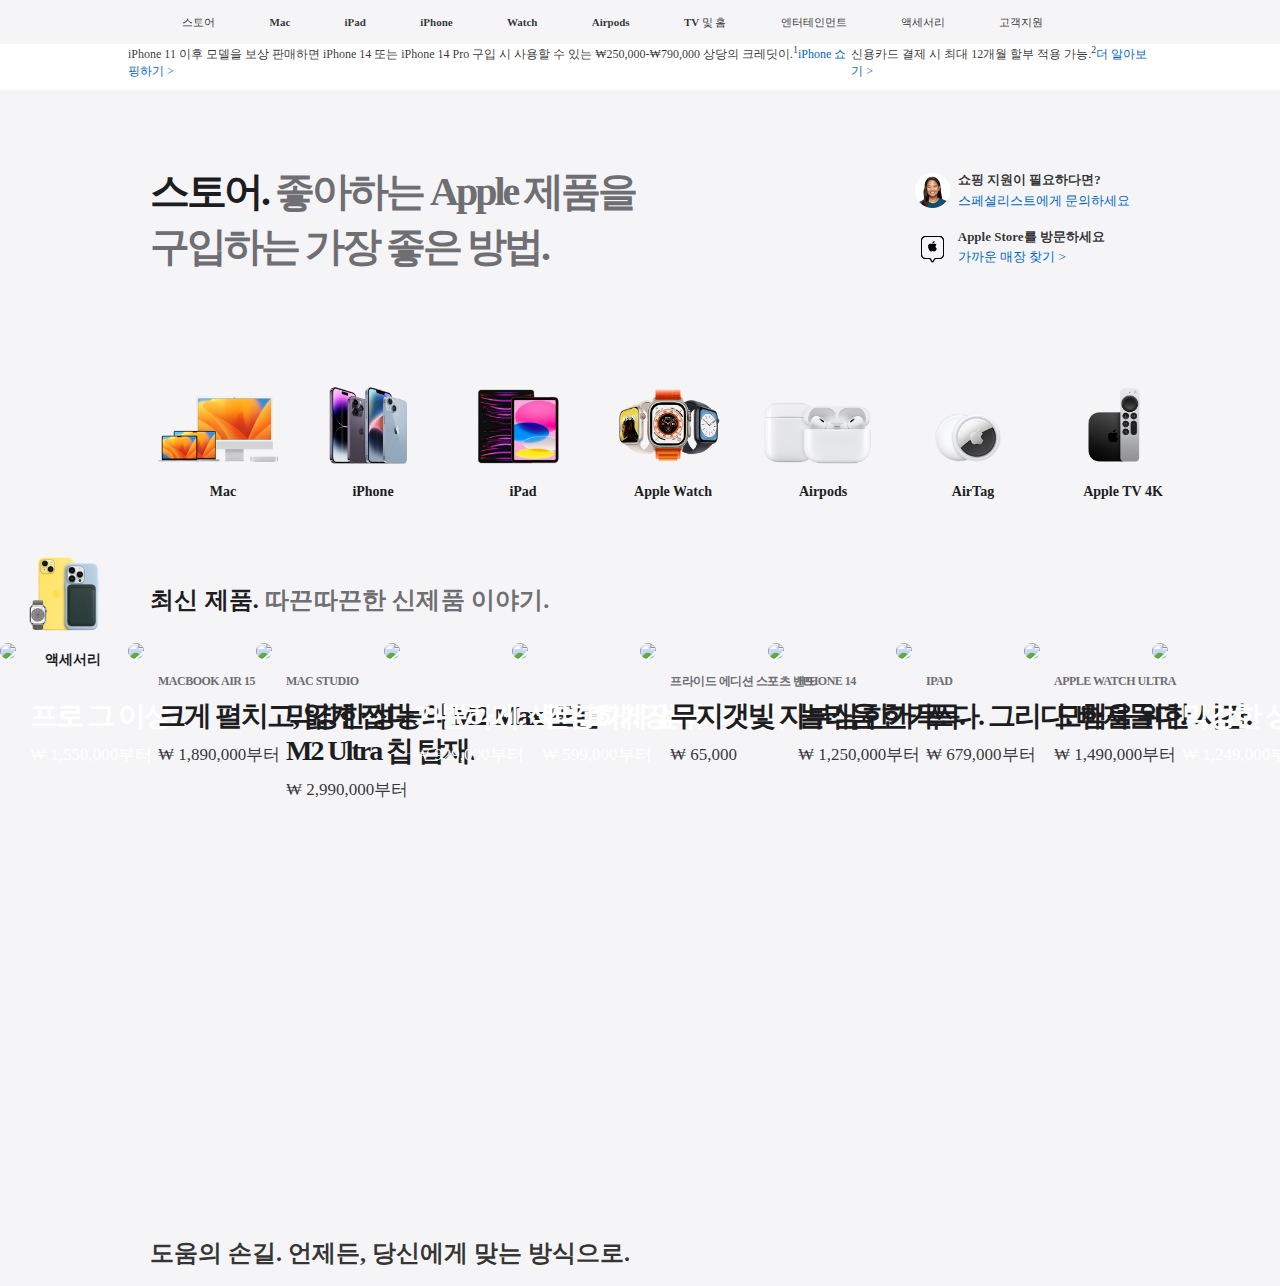
==== index.html @ 50fc0095 "section1 fin." ====
<!DOCTYPE html>
<html lang="ko">
    <head>
        <meta charset="UTF-8" />
        <meta name="viewport" content="width=device-width, initial-scale=1.0" />
        <link rel="stylesheet" href="index.css" />
        <link rel="shortcut icon" type="image/x-icon" src="./images/favicon.jpg" />
        <script src="https://kit.fontawesome.com/91b7c18548.js" crossorigin="anonymous"></script>
        <title>Apple Store 온라인 - Apple(KR)</title>
    </head>
    <body>
        <nav class="nav_container">
            <div class="nav_box">
                <div class="nav_logo icon">
                    <a href="https://www.apple.com/kr/"><i class="fa-brands fa-apple"></i></a>
                </div>
                <div class="nav_store">
                    <a href="https://www.apple.com/kr/store">스토어</a>
                </div>
                <div class="nav_mac">
                    <a href="https://www.apple.com/kr/mac/">Mac</a>
                </div>
                <div class="nav_ipad">
                    <a href="https://www.apple.com/kr/ipad/">iPad</a>
                </div>
                <div class="nav_iphone">
                    <a href="https://www.apple.com/kr/iphone/">iPhone</a>
                </div>
                <div class="nav_watch">
                    <a href="https://www.apple.com/kr/watch/">Watch</a>
                </div>
                <div class="nav_airpods">
                    <a href="https://www.apple.com/kr/airpods/">Airpods</a>
                </div>
                <div class="nav_tv">
                    <a href="https://www.apple.com/kr/tv-home/">TV 및 홈</a>
                </div>
                <div class="nav_entertain">
                    <a href="https://www.apple.com/kr/services/">엔터테인먼트</a>
                </div>
                <div class="nav_accessory">
                    <a href="https://www.apple.com/kr/shop/accessories/all">액세서리</a>
                </div>
                <div class="nav_cs">
                    <a href="https://support.apple.com/ko-kr">고객지원</a>
                </div>
                <div class="nav_search icon">
                    <a href="https://support.apple.com/kb/index?page=search&locale=ko_KR"
                        ><i class="fa-solid fa-magnifying-glass"></i
                    ></a>
                </div>
                <div class="nav_shoppingbag icon">
                    <a href="https://www.apple.com/kr/shop/bag"><i class="fa-solid fa-bag-shopping"></i></a>
                </div>
            </div>
        </nav>

        <div class="banner_container">
            <div class="banner_box">
                <button class="banner_btn_prev"><i class="fa-solid fa-angle-left"></i></button>
                <div class="banner_1">
                    iPhone 11 이후 모델을 보상 판매하면 iPhone 14 또는 iPhone 14 Pro 구입 시 사용할 수 있는
                    ₩250,000-₩790,000 상당의 크레딧이.<sup>1</sup
                    ><a href="https://www.apple.com/kr/shop/buy-iphone" class="banner_moreinfo">iPhone 쇼핑하기 ></a>
                </div>
                <div class="banner_2">
                    신용카드 결제 시 최대 12개월 할부 적용 가능.<sup>2</sup
                    ><a href="/kr/shop/browse/financing" class="banner_moreinfo">더 알아보기 ></a>
                </div>
                <button class="banner_btn_next"><i class="fa-solid fa-angle-right"></i></button>
            </div>
        </div>

        <header class="header_container">
            <div class="header_box">
                <div class="header_tit">
                    <span>스토어.</span>
                    좋아하는 Apple 제품을<br />구입하는 가장 좋은 방법.
                </div>
                <div class="header_right_box">
                    <div class="header_right">
                        <div class="specialist">
                            <img src="./images/store-chat-specialist-icon-202305_AV1.jpg" width="35px" height="35px" />
                            <div>
                                쇼핑 지원이 필요하다면?<br />
                                <a href="https://contactretail.apple.com/Help">스페셜리스트에게 문의하세요</a>
                            </div>
                        </div>
                        <div class="find_store">
                            <svg
                                viewBox="0 0 35 35"
                                class="as-svgicon as-svgicon-applestore as-svgicon-base as-svgicon-applestorebase"
                                role="img"
                                aria-hidden="true"
                                width="35px"
                                height="35px"
                            >
                                <path fill="none" d="M0 0h35v35H0z"></path>
                                <path
                                    d="M17.5 32.217a1.136 1.136 0 01-1-.576l-1.812-2.525c-.053-.087-.1-.116-.156-.116H10.5A4.5 4.5 0 016 24.5V10.518a4.5 4.5 0 014.5-4.5h14a4.5 4.5 0 014.5 4.5V24.5a4.5 4.5 0 01-4.5 4.5h-4.036a.149.149 0 00-.129.074l-1.867 2.609a1.108 1.108 0 01-.968.534zM10.5 7A3.519 3.519 0 007 10.518V24.5a3.5 3.5 0 003.5 3.5h4.036a1.151 1.151 0 011 .576l1.808 2.524c.128.213.211.17.284.042l1.868-2.61a1.125 1.125 0 01.968-.532H24.5a3.5 3.5 0 003.5-3.5V10.518A3.519 3.519 0 0024.5 7z"
                                ></path>
                                <path
                                    d="M21.35 14.635a2.326 2.326 0 00-1.078 1.94 2.215 2.215 0 001.353 2.051 4.733 4.733 0 01-.693 1.444c-.429.617-.9 1.246-1.584 1.246s-.858-.408-1.661-.408c-.77 0-1.045.419-1.672.419s-1.078-.573-1.584-1.29a6.312 6.312 0 01-1.056-3.363 2.719 2.719 0 012.541-3.021c.682 0 1.232.441 1.65.441s1.023-.463 1.782-.463a2.348 2.348 0 012.002 1.004zm-3.729-1.114c-.055 0-.1-.011-.143-.011 0-.033-.011-.11-.011-.187a2.26 2.26 0 01.561-1.378 2.19 2.19 0 011.485-.772 1.074 1.074 0 01.011.2A2.329 2.329 0 0119 12.794a1.967 1.967 0 01-1.379.727z"
                                ></path>
                                <path fill="none" d="M0 0h35v35H0z"></path>
                                <path
                                    d="M17.5 32.217a1.136 1.136 0 01-1-.576l-1.812-2.525c-.053-.087-.1-.116-.156-.116H10.5A4.5 4.5 0 016 24.5V10.518a4.5 4.5 0 014.5-4.5h14a4.5 4.5 0 014.5 4.5V24.5a4.5 4.5 0 01-4.5 4.5h-4.036a.149.149 0 00-.129.074l-1.867 2.609a1.108 1.108 0 01-.968.534zM10.5 7A3.519 3.519 0 007 10.518V24.5a3.5 3.5 0 003.5 3.5h4.036a1.151 1.151 0 011 .576l1.808 2.524c.128.213.211.17.284.042l1.868-2.61a1.125 1.125 0 01.968-.532H24.5a3.5 3.5 0 003.5-3.5V10.518A3.519 3.519 0 0024.5 7z"
                                ></path>
                                <path
                                    d="M21.35 14.635a2.326 2.326 0 00-1.078 1.94 2.215 2.215 0 001.353 2.051 4.733 4.733 0 01-.693 1.444c-.429.617-.9 1.246-1.584 1.246s-.858-.408-1.661-.408c-.77 0-1.045.419-1.672.419s-1.078-.573-1.584-1.29a6.312 6.312 0 01-1.056-3.363 2.719 2.719 0 012.541-3.021c.682 0 1.232.441 1.65.441s1.023-.463 1.782-.463a2.348 2.348 0 012.002 1.004zm-3.729-1.114c-.055 0-.1-.011-.143-.011 0-.033-.011-.11-.011-.187a2.26 2.26 0 01.561-1.378 2.19 2.19 0 011.485-.772 1.074 1.074 0 01.011.2A2.329 2.329 0 0119 12.794a1.967 1.967 0 01-1.379.727z"
                                ></path>
                            </svg>
                            <div class="find_store_txt">
                                Apple Store를 방문하세요<br />
                                <a href="https://www.apple.com/kr/retail/">가까운 매장 찾기 ></a>
                            </div>
                        </div>
                    </div>
                </div>
            </div>

            <div class="header_product">
                <div class="listitem_box">
                    <div class="listitem"></div>
                    <div class="listitem">
                        <a href="https://www.apple.com/kr/shop/buy-mac">
                            <img src="./images/store-card-14-16-mac-nav-202301.png" />
                            <div class="listitem_txt">Mac</div>
                        </a>
                    </div>
                    <div class="listitem">
                        <a href="https://www.apple.com/kr/shop/buy-iphone">
                            <img src="./images/store-card-13-iphone-nav-202209.png" />
                            <div class="listitem_txt">iPhone</div>
                        </a>
                    </div>
                    <div class="listitem">
                        <a href="https://www.apple.com/kr/shop/buy-ipad">
                            <img src="./images/store-card-13-ipad-nav-202210.png" />
                            <div class="listitem_txt">iPad</div>
                        </a>
                    </div>
                    <div class="listitem">
                        <a href="https://www.apple.com/kr/shop/buy-watch">
                            <img src="./images/store-card-13-watch-nav-202303_GEO_KR.png" />
                            <div class="listitem_txt">Apple Watch</div>
                        </a>
                    </div>
                    <div class="listitem">
                        <a href="https://www.apple.com/kr/shop/buy-mac">
                            <img src="./images/store-card-13-airpods-nav-202209.png" />
                            <div class="listitem_txt">Airpods</div>
                        </a>
                    </div>
                    <div class="listitem">
                        <a href="https://www.apple.com/kr/shop/buy-airtag">
                            <img src="./images/store-card-13-airtags-nav-202108.png" />
                            <div class="listitem_txt">AirTag</div>
                        </a>
                    </div>
                    <div class="listitem">
                        <a href="https://www.apple.com/kr/shop/tv">
                            <img src="./images/store-card-13-appletv-nav-202210.png" />
                            <div class="listitem_txt">Apple TV 4K</div>
                        </a>
                    </div>
                    <div class="listitem">
                        <a href="https://www.apple.com/kr/shop/accessories/all">
                            <img src="./images/store-card-13-accessories-nav-202303.png" />
                            <div class="listitem_txt">액세서리</div>
                        </a>
                    </div>
                    <div class="listitem"></div>
                </div>
            </div>
        </header>

        <section class="sec1">
            <div class="sec_1_tit">
                <h2>최신 제품. <span>따끈따끈한 신제품 이야기.</span></h2>
            </div>
            <div class="sec1_container">
                <div class="sec1_card_blank"></div>
                <div class="sec1_card">
                    <a href="https://www.apple.com/kr/shop/buy-iphone/iphone-14-pro">
                        <img
                            src="https://store.storeimages.cdn-apple.com/8756/as-images.apple.com/is/store-card-40-iphone-14-pro-202303_GEO_KR?wid=800&hei=1000&fmt=p-jpg&qlt=95&.v=1677311461331"
                            class="card_img"
                        />
                        <div class="card_content">
                            <h3 class="card_tit WH">IPHONE 14 PRO</h3>
                            <div class="card_txt wh">프로 그 이상.</div>
                            <div class="card_price wh">&#8361; 1,550,000부터</div>
                        </div>
                    </a>
                </div>
                <div class="sec1_card">
                    <a href="https://www.apple.com/kr/shop/buy-mac/macbook-air">
                        <img
                            src="https://store.storeimages.cdn-apple.com/8756/as-images.apple.com/is/store-card-40-macbook-air-202306?wid=800&hei=1000&fmt=p-jpg&qlt=95&.v=1683844828182"
                            class="card_img"
                        />
                        <div class="card_content">
                            <h3 class="card_tit">MACBOOK AIR 15</h3>
                            <div class="card_txt">크게 펼치고, 얇게 접다.</div>
                            <div class="card_price">&#8361; 1,890,000부터</div>
                        </div>
                    </a>
                </div>
                <div class="sec1_card">
                    <a href="https://www.apple.com/kr/shop/buy-mac/mac-studio">
                        <img
                            src="https://store.storeimages.cdn-apple.com/8756/as-images.apple.com/is/store-card-40-mac-studio-202306?wid=800&hei=1000&fmt=p-jpg&qlt=95&.v=1683844828120"
                            class="card_img"
                        />
                        <div class="card_content">
                            <h3 class="card_tit">MAC STUDIO</h3>
                            <div class="card_txt">막강한 성능의 M2 Max 또는 M2 Ultra 칩 탑재.</div>
                            <div class="card_price">&#8361; 2,990,000부터</div>
                        </div>
                    </a>
                </div>
                <div class="sec1_card">
                    <a href="https://www.apple.com/kr/shop/buy-ipad/ipad-air">
                        <img
                            src="https://store.storeimages.cdn-apple.com/8756/as-images.apple.com/is/store-card-40-ipad-air-202203?wid=800&hei=1000&fmt=p-jpg&qlt=95&.v=1645636337374"
                            class="card_img"
                        />
                        <div class="card_content">
                            <h3 class="card_tit WH">IPAD AIR</h3>
                            <div class="card_txt wh">가뿐하게. 색다르게. 강력하게.</div>
                            <div class="card_price wh">&#8361; 929,000부터</div>
                        </div>
                    </a>
                </div>
                <div class="sec1_card">
                    <a href="https://www.apple.com/kr/shop/buy-watch/apple-watch">
                        <img
                            src="https://store.storeimages.cdn-apple.com/8756/as-images.apple.com/is/store-card-40-watch-s8-202303_GEO_KR?wid=800&hei=1000&fmt=p-jpg&qlt=95&.v=1677224522407"
                            class="card_img"
                        />
                        <div class="card_content">
                            <h3 class="card_tit WH">APPLE WATCH SERIES 8</h3>
                            <div class="card_txt wh">건강하게 앞서 나아가다.</div>
                            <div class="card_price wh">&#8361; 599,000부터</div>
                        </div>
                    </a>
                </div>
                <div class="sec1_card">
                    <a
                        href="https://www.apple.com/kr/shop/product/MRTL3FE/A/41mm-%ED%94%84%EB%9D%BC%EC%9D%B4%EB%93%9C-%EC%97%90%EB%94%94%EC%85%98-%EC%8A%A4%ED%8F%AC%EC%B8%A0-%EB%B0%B4%EB%93%9C-s-m"
                    >
                        <img
                            src="https://store.storeimages.cdn-apple.com/8756/as-images.apple.com/is/store-card-40-watch-se-pride-202305?wid=800&hei=1000&fmt=p-jpg&qlt=95&.v=1682613104261"
                            class="card_img"
                        />
                        <div class="card_content">
                            <h3 class="card_tit">프라이드 에디션 스포츠 밴드</h3>
                            <div class="card_txt">무지갯빛 자부심 한가득.</div>
                            <div class="card_price">&#8361; 65,000</div>
                        </div>
                    </a>
                </div>
                <div class="sec1_card">
                    <a href="https://www.apple.com/kr/shop/buy-iphone/iphone-14">
                        <img
                            src="https://store.storeimages.cdn-apple.com/8756/as-images.apple.com/is/store-card-40-iphone-14-202303_GEO_KR?wid=800&hei=1000&fmt=p-jpg&qlt=95&.v=1677558944092"
                            class="card_img"
                        />
                        <div class="card_content">
                            <h3 class="card_tit">IPHONE 14</h3>
                            <div class="card_txt">놀라움 한가득.</div>
                            <div class="card_price">&#8361; 1,250,000부터</div>
                        </div>
                    </a>
                </div>
                <div class="sec1_card">
                    <a href="https://www.apple.com/kr/shop/buy-ipad/ipad">
                        <img
                            src="https://store.storeimages.cdn-apple.com/8756/as-images.apple.com/is/store-card-40-ipad-202210?wid=800&hei=1000&fmt=p-jpg&qlt=95&.v=1667423432053"
                            class="card_img"
                        />
                        <div class="card_content">
                            <h3 class="card_tit">IPAD</h3>
                            <div class="card_txt">쓰다. 그리다. 빠져들다.</div>
                            <div class="card_price">&#8361; 679,000부터</div>
                        </div>
                    </a>
                </div>
                <div class="sec1_card">
                    <a href="https://www.apple.com/kr/shop/buy-watch/apple-watch-ultra">
                        <img
                            src="https://store.storeimages.cdn-apple.com/8756/as-images.apple.com/is/store-card-40-watch-ultra-202209_GEO_KR?wid=800&hei=1000&fmt=p-jpg&qlt=95&.v=1661382550094"
                            class="card_img"
                        />
                        <div class="card_content">
                            <h3 class="card_tit">APPLE WATCH ULTRA</h3>
                            <div class="card_txt">모험을 위한 시간.</div>
                            <div class="card_price">&#8361; 1,490,000부터</div>
                        </div>
                    </a>
                </div>
                <div class="sec1_card">
                    <a href="https://www.apple.com/kr/shop/buy-ipad/ipad-pro">
                        <img
                            src="https://store.storeimages.cdn-apple.com/8756/as-images.apple.com/is/store-card-40-ipad-pro-202210_GEO_KR?wid=800&hei=1000&fmt=p-jpg&qlt=95&.v=1667506332342"
                            class="card_img"
                        />
                        <div class="card_content">
                            <h3 class="card_tit WH">IPAD PRO</h3>
                            <div class="card_txt wh">막강한 성능의 M2 칩 탑재.</div>
                            <div class="card_price wh">&#8361; 1,249,000부터</div>
                        </div>
                    </a>
                </div>
            </div>
        </section>
        <section class="sec2">
            <div class="sec_2_tit">
                <h2>도움의 손길. <span>언제든, 당신에게 맞는 방식으로.</span></h2>
            </div>
        </section>
    </body>
</html>
---- index.css ----
* {
    padding: 0;
    margin: 0;
    box-sizing: border-box;
    list-style-type: none;
    text-decoration: none;
    color: rgba(0, 0, 0, 0.8);
}

body {
    background-color: #f5f5f7;
}

/*네비게이션*/
.nav_container {
    width: 100%;
    height: 44px;
}

.nav_box {
    position: relative;
    height: 100%;
    max-width: 1024px;
    display: flex;
    align-items: center;
    justify-content: space-between;
    margin: 0 auto;
    font-size: 11px;
    font-weight: 550;
}

/*배너*/
.banner_container {
    width: 100%;
    height: 46px;
}

.banner_box {
    width: 1024px;
    position: relative;
    display: flex;
    align-items: center;
    margin: 0 auto;
}

[class*='banner'] {
    font-size: 12px;
    background-color: #fff;
}

.banner_moreinfo {
    color: #06c;
}

[class*='banner_btn'] {
    border: none;
}

/*header1*/
.header_container {
    width: 100%;
}

.header_box {
    width: 980px;
    height: 258px;
    margin: 0 auto;
    display: flex;
    align-items: center;
}

.header_tit {
    position: relative;
    width: 640px;
    color: #6e6e73;
    font-size: 40px;
    font-weight: 600;
    letter-spacing: -3px;
}

.header_tit span {
    color: #1d1d1f;
}

/*header 오른쪽 2개*/
.header_right_box {
    width: 340px;
}

.header_right {
    position: relative;
    float: right;
}

.specialist {
    display: flex;
    align-items: center;
    margin-bottom: 16px;
    line-height: 1.57143;
    color: #1d1d1f;
    font-weight: 600;
    font-size: 13px;
}

.specialist img {
    margin-right: 8px;
}

.specialist a {
    color: #06c;
    font-weight: 500;
}

.find_store {
    display: flex;
    align-items: center;
    line-height: 1.57143;
    color: #1d1d1f;
    font-weight: 600;
    font-size: 13px;
}

.find_store_txt {
    margin-left: 8px;
}

.find_store_txt a {
    color: #06c;
    font-weight: 500;
}

/*header 제품 카테고리 이미지*/
.header_product {
    width: 100%;
    height: 174px;
    margin-bottom: 62px;
}

.listitem {
    width: 146px;
    height: 148px;
    padding: 18px 8px 16px;
    display: inline-block;
}

.listitem img {
    width: 120px;
    height: 78px;
}

.listitem_txt {
    margin-top: 16px;
    text-align: center;
    font-size: 14px;
    font-weight: 600;
    color: #1d1d1f;
}

/*섹션1 신제품 제목*/
.sec_1_tit {
    width: 980px;
    height: 49px;
    padding-bottom: 14px;
    margin: 0 auto;
    text-align: left;
}

.sec_1_tit h2 {
    color: #1d1d1f;
    letter-spacing: 0.007em;
}

.sec_1_tit span {
    color: #6e6e73;
}

/*섹션1 컨테이너*/
.sec1_container {
    height: 550px;
    padding: 10px 0 40px;
    margin: 0 0 54px;
    display: flex;
}

/*섹션1 카드 사이즈*/
.sec1_card {
    width: 400px;
    height: 500px;
    position: relative;
    margin-right: 20px;
}

/*섹션1 배경 이미지*/
.card_img {
    height: 100%;
    border-radius: 18px;
}

/*섹션1 카드 글 내용*/
.card_content {
    position: absolute;
    top: 0;
    padding: 30px;
    width: 400px;
    line-height: 1.58824;
    margin-bottom: 0.4em;
}

.card_tit {
    font-size: 12px;
    font-weight: 600;
    color: #6e6e73;
    width: 204px;
    padding-bottom: 8px;
    line-height: 1.41667;
    letter-spacing: -0.5px;
}

.card_txt {
    line-height: 1.25;
    font-size: 28px;
    font-weight: 600;
    letter-spacing: -2px;
    color: #1d1d1f;
}

.card_price {
    line-height: 1.35296;
    letter-spacing: 0;
    font-size: 17px;
    font-weight: 400;
    padding-top: 10px;
}

.WH {
    color: #f5f5f7;
}

.wh {
    color: #fff;
}

/*섹션2*/
.sec_2_tit {
    width: 980px;
    height: 49px;
    padding-bottom: 14px;
    margin: 0 auto;
    text-align: left;
}
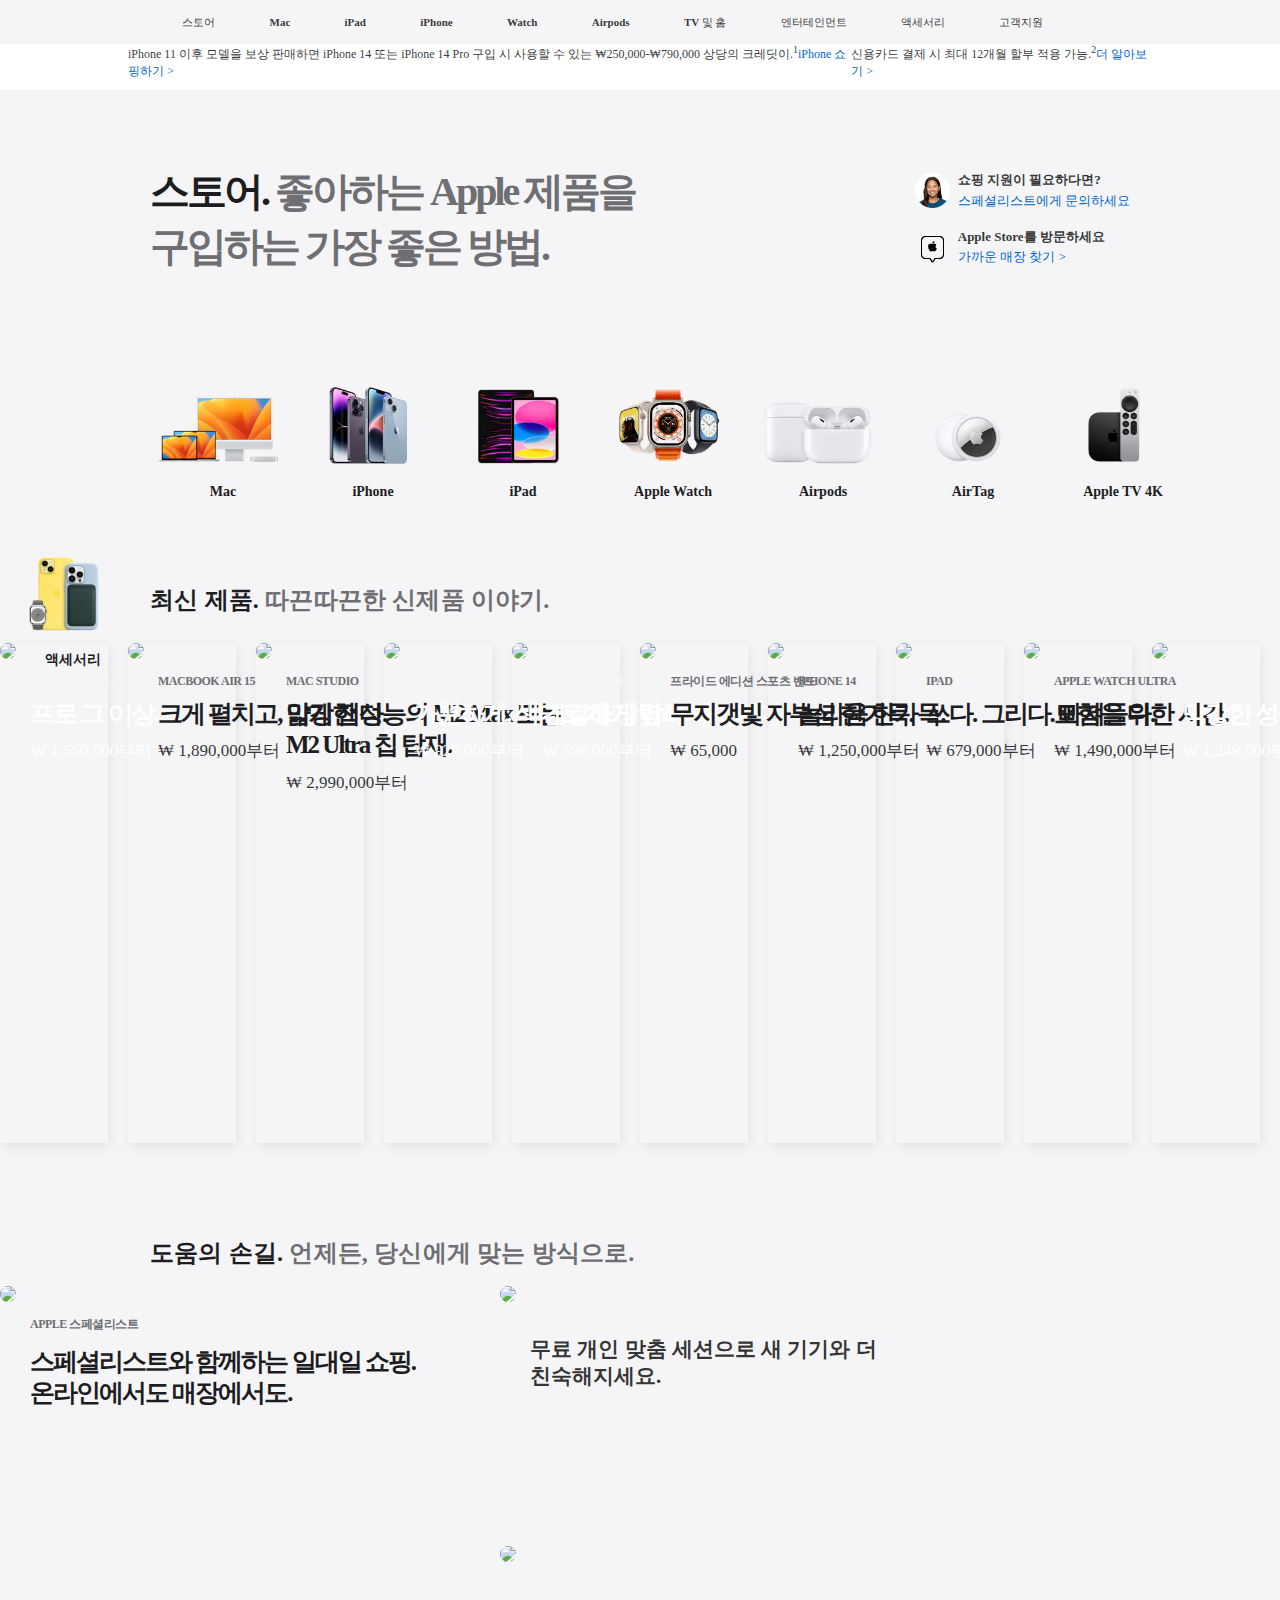
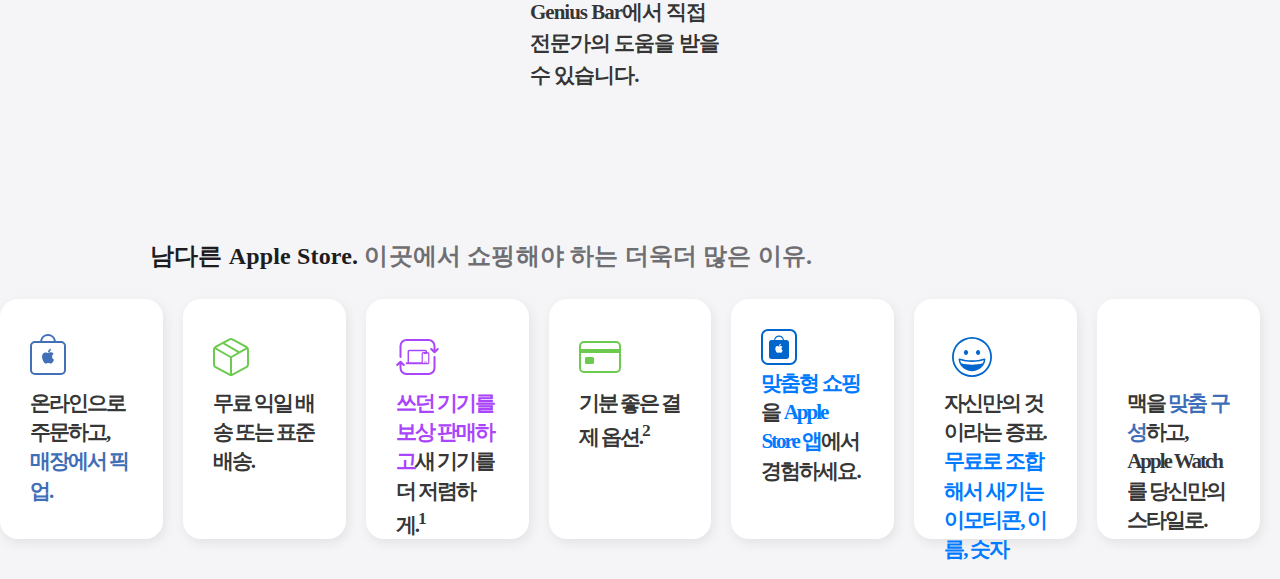
==== commit 2a62cde2: "sec3 ~ing" ====
--- a/index.html
+++ b/index.html
@@ -176,7 +176,7 @@
         </header>
 
         <section class="sec1">
-            <div class="sec_1_tit">
+            <div class="section_tit">
                 <h2>최신 제품. <span>따끈따끈한 신제품 이야기.</span></h2>
             </div>
             <div class="sec1_container">
@@ -215,7 +215,10 @@
                         />
                         <div class="card_content">
                             <h3 class="card_tit">MAC STUDIO</h3>
-                            <div class="card_txt">막강한 성능의 M2 Max 또는 M2 Ultra 칩 탑재.</div>
+                            <div class="card_txt">
+                                막강한 성능의 M2 Max 또는<br />
+                                M2 Ultra 칩 탑재.
+                            </div>
                             <div class="card_price">&#8361; 2,990,000부터</div>
                         </div>
                     </a>
@@ -316,9 +319,128 @@
             </div>
         </section>
         <section class="sec2">
-            <div class="sec_2_tit">
+            <div class="section_tit">
                 <h2>도움의 손길. <span>언제든, 당신에게 맞는 방식으로.</span></h2>
             </div>
+            <div class="sec2_content">
+                <div class="sec2_specialist">
+                    <a href="https://www.apple.com/kr/shop/browse/overlay/store/specialist">
+                        <img
+                            src="https://store.storeimages.cdn-apple.com/8756/as-images.apple.com/is/store-card-50-specialist-help-202305_GEO_APAC?wid=960&hei=1000&fmt=p-jpg&qlt=95&.v=1684946876720"
+                            class="card_img"
+                        />
+                        <div class="specialist_content">
+                            <h3 class="specialist_tit">APPLE 스페셜리스트</h3>
+                            <div class="specialist_txt">
+                                스페셜리스트와 함께하는 일대일 쇼핑.<br />
+                                온라인에서도 매장에서도.
+                            </div>
+                        </div>
+                    </a>
+                </div>
+                <div class="sec2_right">
+                    <div class="sec2_right1">
+                        <a href="https://www.apple.com/kr/shop/browse/overlay/store/personal">
+                            <img
+                                src="https://store.storeimages.cdn-apple.com/8756/as-images.apple.com/is/store-card-25-apps-202108?wid=960&hei=480&fmt=p-jpg&qlt=95&.v=1626223748000"
+                                class="card_img"
+                            />
+                            <div class="sec2_r1_content">
+                                <h3 class="sec2_r1_tit">
+                                    무료 개인 맞춤 세션으로 새 기기와 더 <br />
+                                    친숙해지세요.
+                                </h3>
+                            </div>
+                        </a>
+                    </div>
+                    <div class="sec2_right2">
+                        <a href="https://www.apple.com/kr/shop/browse/overlay/store/genius">
+                            <img
+                                src="https://store.storeimages.cdn-apple.com/8756/as-images.apple.com/is/store-card-25-genius-202108?wid=960&hei=480&fmt=p-jpg&qlt=95&.v=1626384443000"
+                                class="card_img"
+                            />
+                            <div class="sec2_r2_content">
+                                <h3 class="sec2_r2_tit">
+                                    Genius Bar에서 직접 전문가의 도움을 받을<br />
+                                    수 있습니다.
+                                </h3>
+                            </div>
+                        </a>
+                    </div>
+                </div>
+            </div>
         </section>
+
+        <section class="sec3">
+            <div class="section_tit">
+                <h2>남다른 Apple Store. <span>이곳에서 쇼핑해야 하는 더욱더 많은 이유.</span></h2>
+            </div>
+            <div class="sec3_container">
+                <div class="sec3_card">
+                    <a href="https://www.apple.com/kr/shop/browse/overlay/store/apu">
+                    <svg class="sec3_icon" xmlns="http://www.w3.org/2000/svg" width="36" height="56">
+                        <path d="M31,12H25.931a7.99,7.99,0,0,0-15.861,0H5a5,5,0,0,0-5,4.99V41.012A5,5,0,0,0,5,46H31a5,5,0,0,0,5-4.988V16.99A5,5,0,0,0,31,12ZM18,6.985A6.015,6.015,0,0,1,23.91,12H12.09A6.015,6.015,0,0,1,18,6.985ZM34,41.012a3,3,0,0,1-3,3H5a3,3,0,0,1-3-3V16.99a3,3,0,0,1,3-3H31a3,3,0,0,1,3,3ZM23.6,24.833a3.383,3.383,0,0,0-1.568,2.822A3.222,3.222,0,0,0,24,30.639a6.884,6.884,0,0,1-1.008,2.1c-.624.9-1.312,1.812-2.3,1.812-1.008,0-1.248-.593-2.416-.593-1.12,0-1.52.609-2.432.609-.928,0-1.568-.834-2.3-1.876A9.18,9.18,0,0,1,12,27.8c0-2.87,1.872-4.394,3.7-4.394.992,0,1.792.641,2.4.641.592,0,1.488-.674,2.592-.674A3.415,3.415,0,0,1,23.6,24.833Zm-5.424-1.62c-.08,0-.144-.016-.208-.016,0-.048-.016-.16-.016-.273a3.287,3.287,0,0,1,.816-2,3.186,3.186,0,0,1,2.16-1.123,1.563,1.563,0,0,1,.016.289,3.387,3.387,0,0,1-.768,2.069A2.86,2.86,0,0,1,18.176,23.214Z" fill="#4170b6"></path>
+                    </svg>
+                    <p>온라인으로 주문하고,<br><span>매장에서 픽업.</span></p>
+                    </a>
+                </div>
+                <div class="sec3_card">
+                    <a href="https://www.apple.com/kr/shop/browse/overlay/store/apu">
+                    <svg class="sec3_icon" xmlns="http://www.w3.org/2000/svg" width="36" height="56">
+                        <path d="M33.905,17.063l-14-7.581a3.991,3.991,0,0,0-3.811,0l-14,7.581A4,4,0,0,0,0,20.581V35.419a4,4,0,0,0,2.095,3.518l14,7.581a3.989,3.989,0,0,0,3.811,0l14-7.581A4,4,0,0,0,36,35.419V20.581A4,4,0,0,0,33.905,17.063ZM17.048,11.241a1.993,1.993,0,0,1,1.9,0l13.8,7.47-6.383,3.645L11.943,14.005ZM18,27.133,3.253,18.711l6.629-3.589L24.355,23.5ZM3.048,37.178A2,2,0,0,1,2,35.419V20.581a1.955,1.955,0,0,1,.036-.262L17,28.865V44.733ZM34,35.419a2,2,0,0,1-1.048,1.759L19,44.733V28.865l14.964-8.545a1.955,1.955,0,0,1,.036.262Z" fill="#6CCA4E"></path>
+                    </svg>
+                    <p>무료 익일 배송 또는 표준 배송.</p>
+                    </a>
+                </div>
+                <div class="sec3_card">
+                    <a href="https://www.apple.com/kr/shop/browse/overlay/store/apu">
+                    <svg class="sec3_icon" xmlns="http://www.w3.org/2000/svg" width="43" height="56">
+                        <path d="m38.5 27a.99974.99974 0 0 0 -1 1v11a5.00588 5.00588 0 0 1 -5 5h-22a5.00588 5.00588 0 0 1 -5-5v-3.83594l1.543 1.543a.99989.99989 0 1 0 1.414-1.41406l-3.25-3.25a.99962.99962 0 0 0 -1.41406 0l-3.25 3.25a.99989.99989 0 1 0 1.41406 1.414l1.543-1.543v3.836a7.00818 7.00818 0 0 0 7 7h22a7.00818 7.00818 0 0 0 7-7v-11a.99974.99974 0 0 0 -1-1z" fill="#ab45fb"></path>
+                        <path d="m28.17188 32.71533a.31074.31074 0 0 0 -.35157.35156q0 .334.35157.334h2.62792a.29915.29915 0 0 0 .34278-.334.30692.30692 0 0 0 -.34278-.35156z" fill="#ab45fb"></path>
+                        <path d="m30.60156 21.32031a1.92007 1.92007 0 0 0 -1.40136-.47021h-15.75a1.94085 1.94085 0 0 0 -1.376.47021 1.81128 1.81128 0 0 0 -.50488 1.39307v10.43262h-.92481a.95033.95033 0 0 0 -.70312.29443 1.00858 1.00858 0 0 0 0 1.41553.9536.9536 0 0 0 .70312.29394h20.74416a1.96828 1.96828 0 0 0 1.415-.51855 1.78331 1.78331 0 0 0 .54492-1.35352v-8.376a1.78328 1.78328 0 0 0 -.54492-1.35352 1.96828 1.96828 0 0 0 -1.415-.51855h-.30762v-.31641a1.8689 1.8689 0 0 0 -.47949-1.39304zm-4.99609 3.58155v8.24414h-12.62109v-10.03711a.74576.74576 0 0 1 .84374-.84375h14.99415a.85949.85949 0 0 1 .63281.21093.827.827 0 0 1 .19971.55372h-2.08936a1.96828 1.96828 0 0 0 -1.415.51855 1.78328 1.78328 0 0 0 -.54496 1.35352zm5.53711-.334v-.35156h.09668a.94481.94481 0 0 1 .67676.23291.83527.83527 0 0 1 .24609.63721v8.00683a.83528.83528 0 0 1 -.24609.63721.94481.94481 0 0 1 -.67676.23291h-3.51563a.95761.95761 0 0 1 -.68554-.23291.83525.83525 0 0 1 -.2461-.63721v-8.00682a.83524.83524 0 0 1 .2461-.63721.95761.95761 0 0 1 .68554-.23291h.09668v.35156a.52959.52959 0 0 0 .14063.37793.48342.48342 0 0 0 .36914.14941h2.30273a.48342.48342 0 0 0 .36914-.14941.52959.52959 0 0 0 .14063-.37793z" fill="#ab45fb"></path>
+                        <path d="m42.457 19.293a.99962.99962 0 0 0 -1.41406 0l-1.543 1.543v-3.836a7.00818 7.00818 0 0 0 -7-7h-22a7.00818 7.00818 0 0 0 -7 7v11a1 1 0 0 0 2 0v-11a5.00588 5.00588 0 0 1 5-5h22a5.00588 5.00588 0 0 1 5 5v3.83594l-1.543-1.543a.99989.99989 0 0 0 -1.41394 1.41406l3.25 3.25a.99963.99963 0 0 0 1.41406 0l3.25-3.25a.99962.99962 0 0 0 -.00006-1.414z" fill="#ab45fb"></path>
+                    </svg>
+                    <p><span style="color: #ab45fb;">쓰던 기기를 보상 판매하고</span>새 기기를 더 저렴하게.<sup>1</sup></p>
+                    </a>
+                </div>
+                <div class="sec3_card">
+                    <a href="https://www.apple.com/kr/shop/browse/overlay/store/apu">
+                    <svg class="sec3_icon" xmlns="http://www.w3.org/2000/svg" width="42" height="56">
+                        <path d="M37,12H5a5.006,5.006,0,0,0-5,5V39a5.006,5.006,0,0,0,5,5H37a5.006,5.006,0,0,0,5-5V17A5.006,5.006,0,0,0,37,12ZM5,14H37a3,3,0,0,1,3,3v3H2V17A3,3,0,0,1,5,14ZM37,42H5a3,3,0,0,1-3-3V24H40V39A3,3,0,0,1,37,42ZM6,33.5v-4A1.5,1.5,0,0,1,7.5,28h6A1.5,1.5,0,0,1,15,29.5v4A1.5,1.5,0,0,1,13.5,35h-6A1.5,1.5,0,0,1,6,33.5Z" fill="#6cca4e"></path>
+                    </svg>
+                    <p>기분 좋은 결제 옵션.<sup>2</sup></p>
+                    </a>
+                </div>
+                <div class="sec3_card">
+                    <a href="https://www.apple.com/kr/shop/browse/overlay/store/apu">
+                        <svg width="36px" height="36px" viewBox="0 0 36 36" version="1.1" xmlns="http://www.w3.org/2000/svg" xmlns:xlink="http://www.w3.org/1999/xlink">
+                            <g id="Frictionless-Notification-AOS-Store-Card" stroke="none" stroke-width="1" fill="none" fill-rule="evenodd">
+                                <g id="Card-L-V1" transform="translate(-30.000000, -28.000000)" fill="#0066CC">
+                                    <g id="applestoreapp.logo_elevated" transform="translate(30.000000, 28.000000)">
+                                        <path d="M14.1387,11 C14.3327,9.15 15.9797,7.695 17.9997,7.695 C20.0207,7.695 21.6667,9.15 21.8617,11 L14.1387,11 Z M17.9837,16.698 C17.9837,16.257 18.1447,15.851 18.4747,15.469 C18.6437,15.274 18.8477,15.122 19.1017,14.995 C19.3467,14.868 19.5837,14.792 19.8137,14.783 C19.8217,14.842 19.8217,14.902 19.8217,14.961 C19.8217,15.41 19.6597,15.842 19.3387,16.232 C18.9497,16.698 18.4997,16.91 17.9917,16.867 C17.9837,16.816 17.9837,16.757 17.9837,16.698 L17.9837,16.698 Z M21.5407,21.849 C21.4067,22.163 21.2447,22.451 21.0677,22.722 C20.8217,23.086 20.6177,23.34 20.4567,23.476 C20.2197,23.705 19.9567,23.823 19.6777,23.832 C19.4827,23.832 19.2377,23.772 18.9567,23.654 C18.6777,23.535 18.4147,23.476 18.1777,23.476 C17.9327,23.476 17.6697,23.535 17.3817,23.654 C17.0937,23.772 16.8657,23.832 16.6867,23.84 C16.4237,23.849 16.1607,23.73 15.8907,23.476 C15.7207,23.323 15.5087,23.069 15.2547,22.696 C14.9847,22.298 14.7637,21.849 14.5857,21.324 C14.3997,20.765 14.3057,20.214 14.3057,19.688 C14.3057,19.087 14.4337,18.57 14.6877,18.13 C14.8817,17.782 15.1537,17.503 15.4837,17.299 C15.8227,17.096 16.1787,16.994 16.5687,16.986 C16.7807,16.986 17.0597,17.045 17.4077,17.181 C17.7457,17.316 17.9657,17.384 18.0677,17.384 C18.1447,17.384 18.3897,17.308 18.8047,17.147 C19.1947,17.003 19.5337,16.943 19.8047,16.969 C20.5417,17.028 21.0927,17.325 21.4647,17.867 C20.8047,18.282 20.4737,18.858 20.4827,19.595 C20.4917,20.171 20.6947,20.654 21.0837,21.027 C21.2707,21.205 21.4737,21.341 21.6947,21.434 C21.6517,21.578 21.5917,21.713 21.5407,21.849 L21.5407,21.849 Z M25.4997,11 L22.9617,11 C22.7677,8.54 20.6327,6.595 17.9997,6.595 C15.3677,6.595 13.2327,8.54 13.0377,11 L10.4997,11 C9.1187,11 7.9997,12.119 7.9997,13.5 L7.9997,27.5 C7.9997,28.881 9.1187,30 10.4997,30 L25.4997,30 C26.8807,30 27.9997,28.881 27.9997,27.5 L27.9997,13.5 C27.9997,12.119 26.8807,11 25.4997,11 L25.4997,11 Z M28.9997,0 L6.9997,0 C3.1337,0 -0.0003,3.134 -0.0003,7 L-0.0003,29 C-0.0003,32.866 3.1337,36 6.9997,36 L28.9997,36 C32.8667,36 35.9997,32.866 35.9997,29 L35.9997,7 C35.9997,3.134 32.8667,0 28.9997,0 L28.9997,0 Z M28.9997,2 C31.7567,2 33.9997,4.243 33.9997,7 L33.9997,29 C33.9997,31.757 31.7567,34 28.9997,34 L6.9997,34 C4.2427,34 1.9997,31.757 1.9997,29 L1.9997,7 C1.9997,4.243 4.2427,2 6.9997,2 L28.9997,2 L28.9997,2 Z" id="Fill-1"></path>
+                                    </g>
+                                </g>
+                            </g>
+                        </svg>
+                    <p><span style="color: #007aff;">맞춤형 쇼핑</span>을 <span style="color: #007aff;">Apple Store 앱</span>에서 경험하세요.</p>
+                    </a>
+                </div>
+                <div class="sec3_card">
+                    <a href="https://www.apple.com/kr/shop/browse/overlay/store/apu">
+                        <svg height="56" viewBox="0 0 35 35" width="56" class="as-svgicon as-svgicon-personalization as-svgicon-elevated as-svgicon-personalizationelevated" role="img" aria-hidden="true">
+                            <path d="m0 0h35v35h-35z" fill="none"></path>
+                            <path d="m17.5 6.1a11.4 11.4 0 1 1 -11.4 11.4 11.4129 11.4129 0 0 1 11.4-11.4m0-1.1a12.5 12.5 0 1 0 12.5 12.5 12.5 12.5 0 0 0 -12.5-12.5zm3.7707 11.3121a1.213 1.213 0 0 0 .9343-.4539 1.8075 1.8075 0 0 0 0-2.269 1.213 1.213 0 0 0 -.9343-.4539 1.2009 1.2009 0 0 0 -.921.4539 1.7981 1.7981 0 0 0 0 2.2624 1.1946 1.1946 0 0 0 .921.4605zm-7.5547 0a1.2454 1.2454 0 0 0 .9476-.4605 1.764 1.764 0 0 0 .0067-2.2624 1.2454 1.2454 0 0 0 -.9543-.4539 1.1813 1.1813 0 0 0 -.9143.4539 1.8311 1.8311 0 0 0 0 2.269 1.1813 1.1813 0 0 0 .9143.4539zm11.9727 2.2157a.655.655 0 0 0 -.6407-.08 27.5372 27.5372 0 0 1 -3.6906.861 24.1545 24.1545 0 0 1 -3.8507.3 24.2809 24.2809 0 0 1 -3.8575-.3 26.9794 26.9794 0 0 1 -3.6839-.861.6922.6922 0 0 0 -.6607.08.6079.6079 0 0 0 -.18.6139 7.7434 7.7434 0 0 0 1.4015 3.6306 8.5219 8.5219 0 0 0 2.9765 2.5961 8.3779 8.3779 0 0 0 4.0043.9677 8.35 8.35 0 0 0 3.9909-.9677 8.5849 8.5849 0 0 0 2.9832-2.5961 7.5976 7.5976 0 0 0 1.3948-3.6306.6384.6384 0 0 0 -.1871-.6139zm-1.4815 2.83a23.8689 23.8689 0 0 1 -3.3169.7008 24.6667 24.6667 0 0 1 -3.3836.2335 24.8628 24.8628 0 0 1 -3.3837-.2335 23.7823 23.7823 0 0 1 -3.33-.7008 6.2135 6.2135 0 0 1 -.694-1.8686 27.7532 27.7532 0 0 0 3.6171.7875 25.529 25.529 0 0 0 3.7908.28 25.5717 25.5717 0 0 0 3.784-.28 27.1787 27.1787 0 0 0 3.61-.7875 6.0407 6.0407 0 0 1 -.6937 1.8682z" fill="#06c"></path>
+                        </svg>
+                    <p>자신만의 것이라는 증표.<span style="color: #007aff;">무료로 조합해서 새기는 이모티콘, 이름, 숫자</span></p>
+                    </a>
+                </div>
+                <div class="sec3_card">
+                    <a href="https://www.apple.com/kr/shop/browse/overlay/store/apu">
+                    <svg class="sec3_icon" xmlns="http://www.w3.org/2000/svg" width="29" height="56">
+                        <path id="path2324" d="m 14.9,14.43 a 2.581,2.581 0 0 1 -0.472,-0.045 3.083,3.083 0 0 1 -0.067,-0.629 7.531,7.531 0 0 1 1.909,-4.694 7.76,7.76 0 0 1 5.1,-2.628 3.329,3.329 0 0 1 0.067,0.7 7.745,7.745 0 0 1 -1.837,4.825 6.728,6.728 0 0 1 -4.7,2.471 z m 12.807,3.818 a 7.851,7.851 0 0 0 -3.751,6.6 7.64,7.64 0 0 0 4.649,7.008 18.257,18.257 0 0 1 -2.381,4.919 c -1.482,2.134 -3.032,4.268 -5.391,4.268 -2.359,0 -2.965,-1.37 -5.683,-1.37 -2.65,0 -3.594,1.415 -5.75,1.415 -2.156,0 -3.661,-1.977 -5.391,-4.4 A 21.279,21.279 0 0 1 0.395,25.211 c 0,-6.738 4.38,-10.31 8.692,-10.31 2.291,0 4.2,1.5 5.638,1.5 1.37,0 3.5,-1.595 6.109,-1.595 a 8.172,8.172 0 0 1 6.873,3.442 z" style="fill-opacity:1;fill:url(#linearGradient2906)"></path>
+                    </svg>
+                    <p>맥을 <span class="">맞춤 구성</span>하고, Apple Watch를 당신만의 스타일로.</p>
+                    </a>
+                </div>
     </body>
 </html>
--- a/index.css
+++ b/index.css
@@ -157,7 +157,7 @@
 }
 
 /*섹션1 신제품 제목*/
-.sec_1_tit {
+.section_tit {
     width: 980px;
     height: 49px;
     padding-bottom: 14px;
@@ -165,12 +165,12 @@
     text-align: left;
 }
 
-.sec_1_tit h2 {
+.section_tit h2 {
     color: #1d1d1f;
     letter-spacing: 0.007em;
 }
 
-.sec_1_tit span {
+.section_tit span {
     color: #6e6e73;
 }
 
@@ -180,6 +180,7 @@
     padding: 10px 0 40px;
     margin: 0 0 54px;
     display: flex;
+    overflow: hidden;
 }
 
 /*섹션1 카드 사이즈*/
@@ -188,6 +189,7 @@
     height: 500px;
     position: relative;
     margin-right: 20px;
+    box-shadow: 2px 4px 12px rgba(0, 0, 0, 0.08);
 }
 
 /*섹션1 배경 이미지*/
@@ -197,7 +199,8 @@
 }
 
 /*섹션1 카드 글 내용*/
-.card_content {
+.card_content,
+.specialist_content {
     position: absolute;
     top: 0;
     padding: 30px;
@@ -206,7 +209,8 @@
     margin-bottom: 0.4em;
 }
 
-.card_tit {
+.card_tit,
+.specialist_tit {
     font-size: 12px;
     font-weight: 600;
     color: #6e6e73;
@@ -216,9 +220,10 @@
     letter-spacing: -0.5px;
 }
 
-.card_txt {
+.card_txt,
+.specialist_txt {
     line-height: 1.25;
-    font-size: 28px;
+    font-size: 25px;
     font-weight: 600;
     letter-spacing: -2px;
     color: #1d1d1f;
@@ -240,11 +245,104 @@
     color: #fff;
 }
 
-/*섹션2*/
-.sec_2_tit {
-    width: 980px;
-    height: 49px;
-    padding-bottom: 14px;
-    margin: 0 auto;
-    text-align: left;
-}
+/*섹션2 스페셜리스트*/
+.sec2 {
+    margin-bottom: 54px;
+}
+
+.sec2_content {
+    display: flex;
+}
+
+.sec2_specialist {
+    height: 500px;
+    width: 480px;
+    position: relative;
+    margin-right: 20px;
+}
+
+.specialist_content,
+.sec2_r1_content {
+    width: 480px;
+}
+
+.specialist_tit {
+    margin-bottom: 4.8px;
+}
+
+/*섹션2 오른쪽 1번*/
+.sec2_right1 {
+    width: 480px;
+    height: 240px;
+    position: relative;
+}
+
+.sec2_r1_content {
+    width: 100%;
+    position: absolute;
+    top: 0;
+    padding: 30px;
+}
+
+.sec2_r1_tit,
+.sec2_r2_tit {
+    padding-top: 20px;
+    font-size: 21px;
+    font-weight: 600;
+    line-height: 1.29167;
+}
+
+/*섹션2 오른쪽 2번*/
+.sec2_right2 {
+    width: 480px;
+    height: 240px;
+    position: relative;
+    margin-top: 20px;
+}
+
+.sec2_r2_content {
+    width: 230px;
+    height: 178px;
+    padding: 30px 0 30px 30px;
+    position: absolute;
+    top: 0;
+}
+
+.sec2_r2_tit {
+    padding-top: 21px;
+    letter-spacing: -1px;
+    line-height: 1.49167;
+}
+
+/*섹션3*/
+.sec3_container {
+    height: 290px;
+    padding: 10px 0 40px;
+    display: flex;
+    overflow: hidden;
+}
+
+.sec3_card {
+    width: 313px;
+    height: 240px;
+    margin-right: 20px;
+    padding: 30px;
+    background-color: #fff;
+    border-radius: 18px;
+    box-shadow: 2px 4px 12px rgba(0, 0, 0, 0.08);
+}
+
+.sec3_icon {
+    padding-bottom: 5px;
+}
+
+.sec3_card p {
+    line-height: 1.39167;
+    letter-spacing: -2px;
+    font-size: 21px;
+    font-weight: 600;
+}
+
+.sec3_card span {
+    color: #3f6eb8;
+}
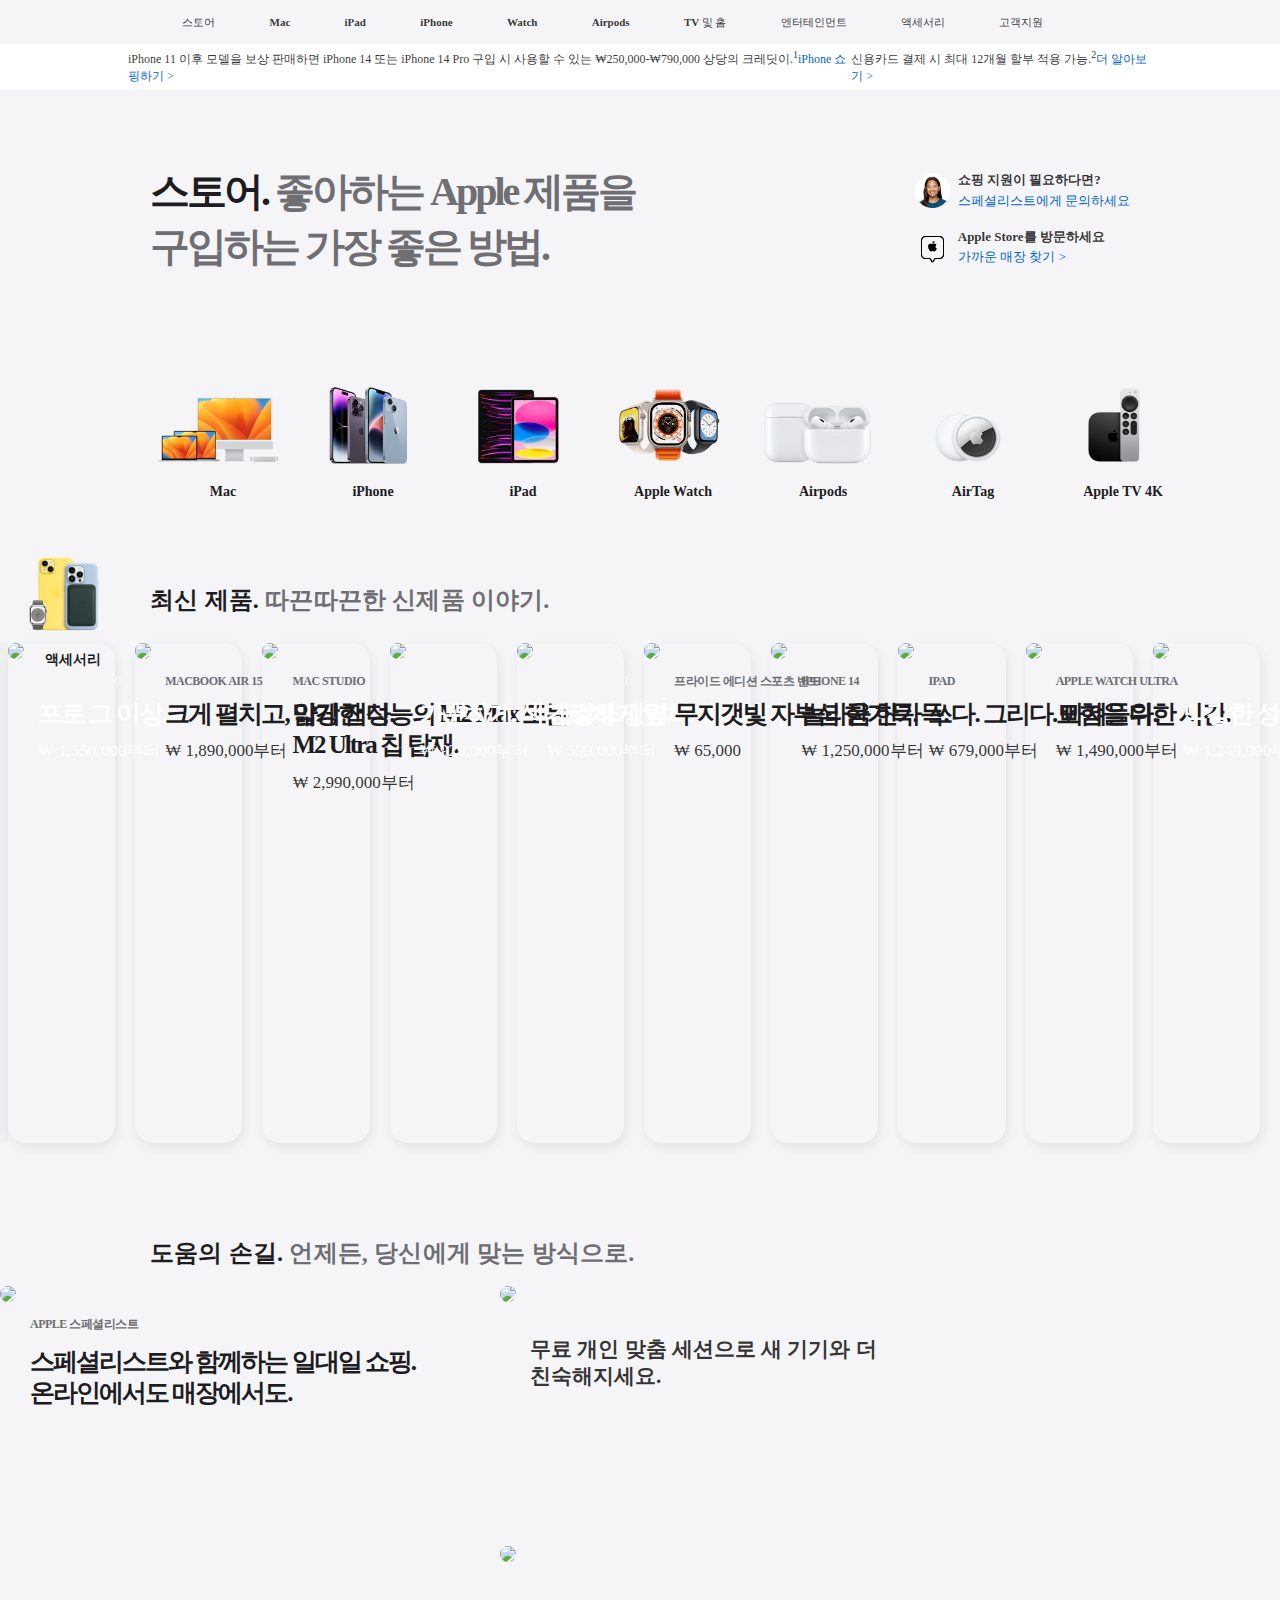
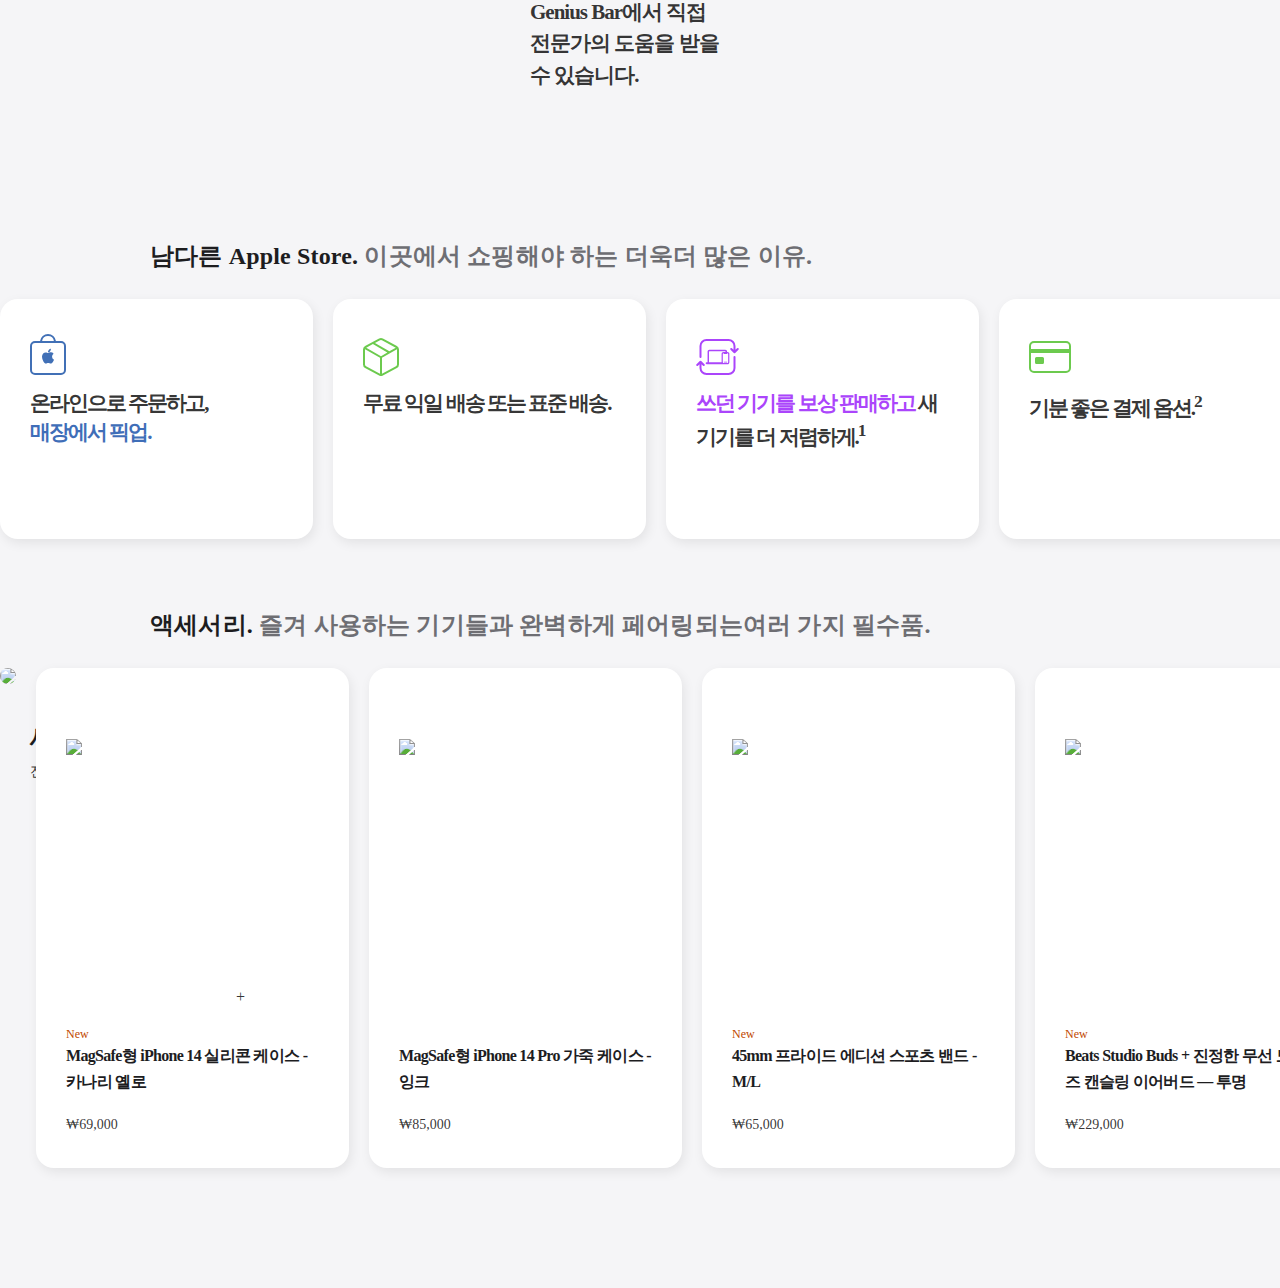
==== commit 4f292653: "hover fin" ====
--- a/index.html
+++ b/index.html
@@ -180,6 +180,8 @@
                 <h2>최신 제품. <span>따끈따끈한 신제품 이야기.</span></h2>
             </div>
             <div class="sec1_container">
+                <button class="prev_product_btn"><i class="fa-solid fa-circle-chevron-left"></i></button>
+                <button class="next_product_btn"><i class="fa-solid fa-circle-chevron-right"></i></button>
                 <div class="sec1_card_blank"></div>
                 <div class="sec1_card">
                     <a href="https://www.apple.com/kr/shop/buy-iphone/iphone-14-pro">
@@ -249,6 +251,7 @@
                         </div>
                     </a>
                 </div>
+
                 <div class="sec1_card">
                     <a
                         href="https://www.apple.com/kr/shop/product/MRTL3FE/A/41mm-%ED%94%84%EB%9D%BC%EC%9D%B4%EB%93%9C-%EC%97%90%EB%94%94%EC%85%98-%EC%8A%A4%ED%8F%AC%EC%B8%A0-%EB%B0%B4%EB%93%9C-s-m"
@@ -318,6 +321,7 @@
                 </div>
             </div>
         </section>
+
         <section class="sec2">
             <div class="section_tit">
                 <h2>도움의 손길. <span>언제든, 당신에게 맞는 방식으로.</span></h2>
@@ -376,71 +380,469 @@
                 <h2>남다른 Apple Store. <span>이곳에서 쇼핑해야 하는 더욱더 많은 이유.</span></h2>
             </div>
             <div class="sec3_container">
-                <div class="sec3_card">
-                    <a href="https://www.apple.com/kr/shop/browse/overlay/store/apu">
-                    <svg class="sec3_icon" xmlns="http://www.w3.org/2000/svg" width="36" height="56">
-                        <path d="M31,12H25.931a7.99,7.99,0,0,0-15.861,0H5a5,5,0,0,0-5,4.99V41.012A5,5,0,0,0,5,46H31a5,5,0,0,0,5-4.988V16.99A5,5,0,0,0,31,12ZM18,6.985A6.015,6.015,0,0,1,23.91,12H12.09A6.015,6.015,0,0,1,18,6.985ZM34,41.012a3,3,0,0,1-3,3H5a3,3,0,0,1-3-3V16.99a3,3,0,0,1,3-3H31a3,3,0,0,1,3,3ZM23.6,24.833a3.383,3.383,0,0,0-1.568,2.822A3.222,3.222,0,0,0,24,30.639a6.884,6.884,0,0,1-1.008,2.1c-.624.9-1.312,1.812-2.3,1.812-1.008,0-1.248-.593-2.416-.593-1.12,0-1.52.609-2.432.609-.928,0-1.568-.834-2.3-1.876A9.18,9.18,0,0,1,12,27.8c0-2.87,1.872-4.394,3.7-4.394.992,0,1.792.641,2.4.641.592,0,1.488-.674,2.592-.674A3.415,3.415,0,0,1,23.6,24.833Zm-5.424-1.62c-.08,0-.144-.016-.208-.016,0-.048-.016-.16-.016-.273a3.287,3.287,0,0,1,.816-2,3.186,3.186,0,0,1,2.16-1.123,1.563,1.563,0,0,1,.016.289,3.387,3.387,0,0,1-.768,2.069A2.86,2.86,0,0,1,18.176,23.214Z" fill="#4170b6"></path>
-                    </svg>
-                    <p>온라인으로 주문하고,<br><span>매장에서 픽업.</span></p>
-                    </a>
-                </div>
-                <div class="sec3_card">
-                    <a href="https://www.apple.com/kr/shop/browse/overlay/store/apu">
-                    <svg class="sec3_icon" xmlns="http://www.w3.org/2000/svg" width="36" height="56">
-                        <path d="M33.905,17.063l-14-7.581a3.991,3.991,0,0,0-3.811,0l-14,7.581A4,4,0,0,0,0,20.581V35.419a4,4,0,0,0,2.095,3.518l14,7.581a3.989,3.989,0,0,0,3.811,0l14-7.581A4,4,0,0,0,36,35.419V20.581A4,4,0,0,0,33.905,17.063ZM17.048,11.241a1.993,1.993,0,0,1,1.9,0l13.8,7.47-6.383,3.645L11.943,14.005ZM18,27.133,3.253,18.711l6.629-3.589L24.355,23.5ZM3.048,37.178A2,2,0,0,1,2,35.419V20.581a1.955,1.955,0,0,1,.036-.262L17,28.865V44.733ZM34,35.419a2,2,0,0,1-1.048,1.759L19,44.733V28.865l14.964-8.545a1.955,1.955,0,0,1,.036.262Z" fill="#6CCA4E"></path>
-                    </svg>
-                    <p>무료 익일 배송 또는 표준 배송.</p>
-                    </a>
-                </div>
-                <div class="sec3_card">
-                    <a href="https://www.apple.com/kr/shop/browse/overlay/store/apu">
-                    <svg class="sec3_icon" xmlns="http://www.w3.org/2000/svg" width="43" height="56">
-                        <path d="m38.5 27a.99974.99974 0 0 0 -1 1v11a5.00588 5.00588 0 0 1 -5 5h-22a5.00588 5.00588 0 0 1 -5-5v-3.83594l1.543 1.543a.99989.99989 0 1 0 1.414-1.41406l-3.25-3.25a.99962.99962 0 0 0 -1.41406 0l-3.25 3.25a.99989.99989 0 1 0 1.41406 1.414l1.543-1.543v3.836a7.00818 7.00818 0 0 0 7 7h22a7.00818 7.00818 0 0 0 7-7v-11a.99974.99974 0 0 0 -1-1z" fill="#ab45fb"></path>
-                        <path d="m28.17188 32.71533a.31074.31074 0 0 0 -.35157.35156q0 .334.35157.334h2.62792a.29915.29915 0 0 0 .34278-.334.30692.30692 0 0 0 -.34278-.35156z" fill="#ab45fb"></path>
-                        <path d="m30.60156 21.32031a1.92007 1.92007 0 0 0 -1.40136-.47021h-15.75a1.94085 1.94085 0 0 0 -1.376.47021 1.81128 1.81128 0 0 0 -.50488 1.39307v10.43262h-.92481a.95033.95033 0 0 0 -.70312.29443 1.00858 1.00858 0 0 0 0 1.41553.9536.9536 0 0 0 .70312.29394h20.74416a1.96828 1.96828 0 0 0 1.415-.51855 1.78331 1.78331 0 0 0 .54492-1.35352v-8.376a1.78328 1.78328 0 0 0 -.54492-1.35352 1.96828 1.96828 0 0 0 -1.415-.51855h-.30762v-.31641a1.8689 1.8689 0 0 0 -.47949-1.39304zm-4.99609 3.58155v8.24414h-12.62109v-10.03711a.74576.74576 0 0 1 .84374-.84375h14.99415a.85949.85949 0 0 1 .63281.21093.827.827 0 0 1 .19971.55372h-2.08936a1.96828 1.96828 0 0 0 -1.415.51855 1.78328 1.78328 0 0 0 -.54496 1.35352zm5.53711-.334v-.35156h.09668a.94481.94481 0 0 1 .67676.23291.83527.83527 0 0 1 .24609.63721v8.00683a.83528.83528 0 0 1 -.24609.63721.94481.94481 0 0 1 -.67676.23291h-3.51563a.95761.95761 0 0 1 -.68554-.23291.83525.83525 0 0 1 -.2461-.63721v-8.00682a.83524.83524 0 0 1 .2461-.63721.95761.95761 0 0 1 .68554-.23291h.09668v.35156a.52959.52959 0 0 0 .14063.37793.48342.48342 0 0 0 .36914.14941h2.30273a.48342.48342 0 0 0 .36914-.14941.52959.52959 0 0 0 .14063-.37793z" fill="#ab45fb"></path>
-                        <path d="m42.457 19.293a.99962.99962 0 0 0 -1.41406 0l-1.543 1.543v-3.836a7.00818 7.00818 0 0 0 -7-7h-22a7.00818 7.00818 0 0 0 -7 7v11a1 1 0 0 0 2 0v-11a5.00588 5.00588 0 0 1 5-5h22a5.00588 5.00588 0 0 1 5 5v3.83594l-1.543-1.543a.99989.99989 0 0 0 -1.41394 1.41406l3.25 3.25a.99963.99963 0 0 0 1.41406 0l3.25-3.25a.99962.99962 0 0 0 -.00006-1.414z" fill="#ab45fb"></path>
-                    </svg>
-                    <p><span style="color: #ab45fb;">쓰던 기기를 보상 판매하고</span>새 기기를 더 저렴하게.<sup>1</sup></p>
-                    </a>
-                </div>
-                <div class="sec3_card">
-                    <a href="https://www.apple.com/kr/shop/browse/overlay/store/apu">
-                    <svg class="sec3_icon" xmlns="http://www.w3.org/2000/svg" width="42" height="56">
-                        <path d="M37,12H5a5.006,5.006,0,0,0-5,5V39a5.006,5.006,0,0,0,5,5H37a5.006,5.006,0,0,0,5-5V17A5.006,5.006,0,0,0,37,12ZM5,14H37a3,3,0,0,1,3,3v3H2V17A3,3,0,0,1,5,14ZM37,42H5a3,3,0,0,1-3-3V24H40V39A3,3,0,0,1,37,42ZM6,33.5v-4A1.5,1.5,0,0,1,7.5,28h6A1.5,1.5,0,0,1,15,29.5v4A1.5,1.5,0,0,1,13.5,35h-6A1.5,1.5,0,0,1,6,33.5Z" fill="#6cca4e"></path>
-                    </svg>
-                    <p>기분 좋은 결제 옵션.<sup>2</sup></p>
-                    </a>
-                </div>
-                <div class="sec3_card">
-                    <a href="https://www.apple.com/kr/shop/browse/overlay/store/apu">
-                        <svg width="36px" height="36px" viewBox="0 0 36 36" version="1.1" xmlns="http://www.w3.org/2000/svg" xmlns:xlink="http://www.w3.org/1999/xlink">
-                            <g id="Frictionless-Notification-AOS-Store-Card" stroke="none" stroke-width="1" fill="none" fill-rule="evenodd">
-                                <g id="Card-L-V1" transform="translate(-30.000000, -28.000000)" fill="#0066CC">
-                                    <g id="applestoreapp.logo_elevated" transform="translate(30.000000, 28.000000)">
-                                        <path d="M14.1387,11 C14.3327,9.15 15.9797,7.695 17.9997,7.695 C20.0207,7.695 21.6667,9.15 21.8617,11 L14.1387,11 Z M17.9837,16.698 C17.9837,16.257 18.1447,15.851 18.4747,15.469 C18.6437,15.274 18.8477,15.122 19.1017,14.995 C19.3467,14.868 19.5837,14.792 19.8137,14.783 C19.8217,14.842 19.8217,14.902 19.8217,14.961 C19.8217,15.41 19.6597,15.842 19.3387,16.232 C18.9497,16.698 18.4997,16.91 17.9917,16.867 C17.9837,16.816 17.9837,16.757 17.9837,16.698 L17.9837,16.698 Z M21.5407,21.849 C21.4067,22.163 21.2447,22.451 21.0677,22.722 C20.8217,23.086 20.6177,23.34 20.4567,23.476 C20.2197,23.705 19.9567,23.823 19.6777,23.832 C19.4827,23.832 19.2377,23.772 18.9567,23.654 C18.6777,23.535 18.4147,23.476 18.1777,23.476 C17.9327,23.476 17.6697,23.535 17.3817,23.654 C17.0937,23.772 16.8657,23.832 16.6867,23.84 C16.4237,23.849 16.1607,23.73 15.8907,23.476 C15.7207,23.323 15.5087,23.069 15.2547,22.696 C14.9847,22.298 14.7637,21.849 14.5857,21.324 C14.3997,20.765 14.3057,20.214 14.3057,19.688 C14.3057,19.087 14.4337,18.57 14.6877,18.13 C14.8817,17.782 15.1537,17.503 15.4837,17.299 C15.8227,17.096 16.1787,16.994 16.5687,16.986 C16.7807,16.986 17.0597,17.045 17.4077,17.181 C17.7457,17.316 17.9657,17.384 18.0677,17.384 C18.1447,17.384 18.3897,17.308 18.8047,17.147 C19.1947,17.003 19.5337,16.943 19.8047,16.969 C20.5417,17.028 21.0927,17.325 21.4647,17.867 C20.8047,18.282 20.4737,18.858 20.4827,19.595 C20.4917,20.171 20.6947,20.654 21.0837,21.027 C21.2707,21.205 21.4737,21.341 21.6947,21.434 C21.6517,21.578 21.5917,21.713 21.5407,21.849 L21.5407,21.849 Z M25.4997,11 L22.9617,11 C22.7677,8.54 20.6327,6.595 17.9997,6.595 C15.3677,6.595 13.2327,8.54 13.0377,11 L10.4997,11 C9.1187,11 7.9997,12.119 7.9997,13.5 L7.9997,27.5 C7.9997,28.881 9.1187,30 10.4997,30 L25.4997,30 C26.8807,30 27.9997,28.881 27.9997,27.5 L27.9997,13.5 C27.9997,12.119 26.8807,11 25.4997,11 L25.4997,11 Z M28.9997,0 L6.9997,0 C3.1337,0 -0.0003,3.134 -0.0003,7 L-0.0003,29 C-0.0003,32.866 3.1337,36 6.9997,36 L28.9997,36 C32.8667,36 35.9997,32.866 35.9997,29 L35.9997,7 C35.9997,3.134 32.8667,0 28.9997,0 L28.9997,0 Z M28.9997,2 C31.7567,2 33.9997,4.243 33.9997,7 L33.9997,29 C33.9997,31.757 31.7567,34 28.9997,34 L6.9997,34 C4.2427,34 1.9997,31.757 1.9997,29 L1.9997,7 C1.9997,4.243 4.2427,2 6.9997,2 L28.9997,2 L28.9997,2 Z" id="Fill-1"></path>
+                <div class="sec3_box">
+                    <div class="sec3_card">
+                        <a href="https://www.apple.com/kr/shop/browse/overlay/store/apu">
+                            <svg class="sec3_icon" xmlns="http://www.w3.org/2000/svg" width="36" height="56">
+                                <path
+                                    d="M31,12H25.931a7.99,7.99,0,0,0-15.861,0H5a5,5,0,0,0-5,4.99V41.012A5,5,0,0,0,5,46H31a5,5,0,0,0,5-4.988V16.99A5,5,0,0,0,31,12ZM18,6.985A6.015,6.015,0,0,1,23.91,12H12.09A6.015,6.015,0,0,1,18,6.985ZM34,41.012a3,3,0,0,1-3,3H5a3,3,0,0,1-3-3V16.99a3,3,0,0,1,3-3H31a3,3,0,0,1,3,3ZM23.6,24.833a3.383,3.383,0,0,0-1.568,2.822A3.222,3.222,0,0,0,24,30.639a6.884,6.884,0,0,1-1.008,2.1c-.624.9-1.312,1.812-2.3,1.812-1.008,0-1.248-.593-2.416-.593-1.12,0-1.52.609-2.432.609-.928,0-1.568-.834-2.3-1.876A9.18,9.18,0,0,1,12,27.8c0-2.87,1.872-4.394,3.7-4.394.992,0,1.792.641,2.4.641.592,0,1.488-.674,2.592-.674A3.415,3.415,0,0,1,23.6,24.833Zm-5.424-1.62c-.08,0-.144-.016-.208-.016,0-.048-.016-.16-.016-.273a3.287,3.287,0,0,1,.816-2,3.186,3.186,0,0,1,2.16-1.123,1.563,1.563,0,0,1,.016.289,3.387,3.387,0,0,1-.768,2.069A2.86,2.86,0,0,1,18.176,23.214Z"
+                                    fill="#4170b6"
+                                ></path>
+                            </svg>
+                            <p>온라인으로 주문하고,<br /><span style="color: #3f6eb8">매장에서 픽업.</span></p>
+                        </a>
+                    </div>
+                    <div class="sec3_card">
+                        <a href="https://www.apple.com/kr/shop/browse/overlay/store/apu">
+                            <svg class="sec3_icon" xmlns="http://www.w3.org/2000/svg" width="36" height="56">
+                                <path
+                                    d="M33.905,17.063l-14-7.581a3.991,3.991,0,0,0-3.811,0l-14,7.581A4,4,0,0,0,0,20.581V35.419a4,4,0,0,0,2.095,3.518l14,7.581a3.989,3.989,0,0,0,3.811,0l14-7.581A4,4,0,0,0,36,35.419V20.581A4,4,0,0,0,33.905,17.063ZM17.048,11.241a1.993,1.993,0,0,1,1.9,0l13.8,7.47-6.383,3.645L11.943,14.005ZM18,27.133,3.253,18.711l6.629-3.589L24.355,23.5ZM3.048,37.178A2,2,0,0,1,2,35.419V20.581a1.955,1.955,0,0,1,.036-.262L17,28.865V44.733ZM34,35.419a2,2,0,0,1-1.048,1.759L19,44.733V28.865l14.964-8.545a1.955,1.955,0,0,1,.036.262Z"
+                                    fill="#6CCA4E"
+                                ></path>
+                            </svg>
+                            <p>무료 익일 배송 또는 표준 배송.</p>
+                        </a>
+                    </div>
+                    <div class="sec3_card">
+                        <a href="https://www.apple.com/kr/shop/browse/overlay/store/apu">
+                            <svg class="sec3_icon" xmlns="http://www.w3.org/2000/svg" width="43" height="56">
+                                <path
+                                    d="m38.5 27a.99974.99974 0 0 0 -1 1v11a5.00588 5.00588 0 0 1 -5 5h-22a5.00588 5.00588 0 0 1 -5-5v-3.83594l1.543 1.543a.99989.99989 0 1 0 1.414-1.41406l-3.25-3.25a.99962.99962 0 0 0 -1.41406 0l-3.25 3.25a.99989.99989 0 1 0 1.41406 1.414l1.543-1.543v3.836a7.00818 7.00818 0 0 0 7 7h22a7.00818 7.00818 0 0 0 7-7v-11a.99974.99974 0 0 0 -1-1z"
+                                    fill="#ab45fb"
+                                ></path>
+                                <path
+                                    d="m28.17188 32.71533a.31074.31074 0 0 0 -.35157.35156q0 .334.35157.334h2.62792a.29915.29915 0 0 0 .34278-.334.30692.30692 0 0 0 -.34278-.35156z"
+                                    fill="#ab45fb"
+                                ></path>
+                                <path
+                                    d="m30.60156 21.32031a1.92007 1.92007 0 0 0 -1.40136-.47021h-15.75a1.94085 1.94085 0 0 0 -1.376.47021 1.81128 1.81128 0 0 0 -.50488 1.39307v10.43262h-.92481a.95033.95033 0 0 0 -.70312.29443 1.00858 1.00858 0 0 0 0 1.41553.9536.9536 0 0 0 .70312.29394h20.74416a1.96828 1.96828 0 0 0 1.415-.51855 1.78331 1.78331 0 0 0 .54492-1.35352v-8.376a1.78328 1.78328 0 0 0 -.54492-1.35352 1.96828 1.96828 0 0 0 -1.415-.51855h-.30762v-.31641a1.8689 1.8689 0 0 0 -.47949-1.39304zm-4.99609 3.58155v8.24414h-12.62109v-10.03711a.74576.74576 0 0 1 .84374-.84375h14.99415a.85949.85949 0 0 1 .63281.21093.827.827 0 0 1 .19971.55372h-2.08936a1.96828 1.96828 0 0 0 -1.415.51855 1.78328 1.78328 0 0 0 -.54496 1.35352zm5.53711-.334v-.35156h.09668a.94481.94481 0 0 1 .67676.23291.83527.83527 0 0 1 .24609.63721v8.00683a.83528.83528 0 0 1 -.24609.63721.94481.94481 0 0 1 -.67676.23291h-3.51563a.95761.95761 0 0 1 -.68554-.23291.83525.83525 0 0 1 -.2461-.63721v-8.00682a.83524.83524 0 0 1 .2461-.63721.95761.95761 0 0 1 .68554-.23291h.09668v.35156a.52959.52959 0 0 0 .14063.37793.48342.48342 0 0 0 .36914.14941h2.30273a.48342.48342 0 0 0 .36914-.14941.52959.52959 0 0 0 .14063-.37793z"
+                                    fill="#ab45fb"
+                                ></path>
+                                <path
+                                    d="m42.457 19.293a.99962.99962 0 0 0 -1.41406 0l-1.543 1.543v-3.836a7.00818 7.00818 0 0 0 -7-7h-22a7.00818 7.00818 0 0 0 -7 7v11a1 1 0 0 0 2 0v-11a5.00588 5.00588 0 0 1 5-5h22a5.00588 5.00588 0 0 1 5 5v3.83594l-1.543-1.543a.99989.99989 0 0 0 -1.41394 1.41406l3.25 3.25a.99963.99963 0 0 0 1.41406 0l3.25-3.25a.99962.99962 0 0 0 -.00006-1.414z"
+                                    fill="#ab45fb"
+                                ></path>
+                            </svg>
+                            <p>
+                                <span style="color: #ab45fb">쓰던 기기를 보상 판매하고 </span>새 기기를 더 저렴하게.<sup
+                                    >1</sup
+                                >
+                            </p>
+                        </a>
+                    </div>
+                    <div class="sec3_card">
+                        <a href="https://www.apple.com/kr/shop/browse/overlay/store/apu">
+                            <svg class="sec3_icon" xmlns="http://www.w3.org/2000/svg" width="42" height="56">
+                                <path
+                                    d="M37,12H5a5.006,5.006,0,0,0-5,5V39a5.006,5.006,0,0,0,5,5H37a5.006,5.006,0,0,0,5-5V17A5.006,5.006,0,0,0,37,12ZM5,14H37a3,3,0,0,1,3,3v3H2V17A3,3,0,0,1,5,14ZM37,42H5a3,3,0,0,1-3-3V24H40V39A3,3,0,0,1,37,42ZM6,33.5v-4A1.5,1.5,0,0,1,7.5,28h6A1.5,1.5,0,0,1,15,29.5v4A1.5,1.5,0,0,1,13.5,35h-6A1.5,1.5,0,0,1,6,33.5Z"
+                                    fill="#6cca4e"
+                                ></path>
+                            </svg>
+                            <p>기분 좋은 결제 옵션.<sup>2</sup></p>
+                        </a>
+                    </div>
+                    <div class="sec3_card">
+                        <a href="https://www.apple.com/kr/shop/browse/overlay/store/apu">
+                            <div class="sec3_customize">
+                                <svg
+                                    class="sec3_icon"
+                                    width="36px"
+                                    height="56px"
+                                    viewBox="0 0 36 36"
+                                    version="1.1"
+                                    xmlns="http://www.w3.org/2000/svg"
+                                    xmlns:xlink="http://www.w3.org/1999/xlink"
+                                >
+                                    <g
+                                        id="Frictionless-Notification-AOS-Store-Card"
+                                        stroke="none"
+                                        stroke-width="1"
+                                        fill="none"
+                                        fill-rule="evenodd"
+                                    >
+                                        <g id="Card-L-V1" transform="translate(-30.000000, -28.000000)" fill="#0066CC">
+                                            <g
+                                                id="applestoreapp.logo_elevated"
+                                                transform="translate(30.000000, 28.000000)"
+                                            >
+                                                <path
+                                                    d="M14.1387,11 C14.3327,9.15 15.9797,7.695 17.9997,7.695 C20.0207,7.695 21.6667,9.15 21.8617,11 L14.1387,11 Z M17.9837,16.698 C17.9837,16.257 18.1447,15.851 18.4747,15.469 C18.6437,15.274 18.8477,15.122 19.1017,14.995 C19.3467,14.868 19.5837,14.792 19.8137,14.783 C19.8217,14.842 19.8217,14.902 19.8217,14.961 C19.8217,15.41 19.6597,15.842 19.3387,16.232 C18.9497,16.698 18.4997,16.91 17.9917,16.867 C17.9837,16.816 17.9837,16.757 17.9837,16.698 L17.9837,16.698 Z M21.5407,21.849 C21.4067,22.163 21.2447,22.451 21.0677,22.722 C20.8217,23.086 20.6177,23.34 20.4567,23.476 C20.2197,23.705 19.9567,23.823 19.6777,23.832 C19.4827,23.832 19.2377,23.772 18.9567,23.654 C18.6777,23.535 18.4147,23.476 18.1777,23.476 C17.9327,23.476 17.6697,23.535 17.3817,23.654 C17.0937,23.772 16.8657,23.832 16.6867,23.84 C16.4237,23.849 16.1607,23.73 15.8907,23.476 C15.7207,23.323 15.5087,23.069 15.2547,22.696 C14.9847,22.298 14.7637,21.849 14.5857,21.324 C14.3997,20.765 14.3057,20.214 14.3057,19.688 C14.3057,19.087 14.4337,18.57 14.6877,18.13 C14.8817,17.782 15.1537,17.503 15.4837,17.299 C15.8227,17.096 16.1787,16.994 16.5687,16.986 C16.7807,16.986 17.0597,17.045 17.4077,17.181 C17.7457,17.316 17.9657,17.384 18.0677,17.384 C18.1447,17.384 18.3897,17.308 18.8047,17.147 C19.1947,17.003 19.5337,16.943 19.8047,16.969 C20.5417,17.028 21.0927,17.325 21.4647,17.867 C20.8047,18.282 20.4737,18.858 20.4827,19.595 C20.4917,20.171 20.6947,20.654 21.0837,21.027 C21.2707,21.205 21.4737,21.341 21.6947,21.434 C21.6517,21.578 21.5917,21.713 21.5407,21.849 L21.5407,21.849 Z M25.4997,11 L22.9617,11 C22.7677,8.54 20.6327,6.595 17.9997,6.595 C15.3677,6.595 13.2327,8.54 13.0377,11 L10.4997,11 C9.1187,11 7.9997,12.119 7.9997,13.5 L7.9997,27.5 C7.9997,28.881 9.1187,30 10.4997,30 L25.4997,30 C26.8807,30 27.9997,28.881 27.9997,27.5 L27.9997,13.5 C27.9997,12.119 26.8807,11 25.4997,11 L25.4997,11 Z M28.9997,0 L6.9997,0 C3.1337,0 -0.0003,3.134 -0.0003,7 L-0.0003,29 C-0.0003,32.866 3.1337,36 6.9997,36 L28.9997,36 C32.8667,36 35.9997,32.866 35.9997,29 L35.9997,7 C35.9997,3.134 32.8667,0 28.9997,0 L28.9997,0 Z M28.9997,2 C31.7567,2 33.9997,4.243 33.9997,7 L33.9997,29 C33.9997,31.757 31.7567,34 28.9997,34 L6.9997,34 C4.2427,34 1.9997,31.757 1.9997,29 L1.9997,7 C1.9997,4.243 4.2427,2 6.9997,2 L28.9997,2 L28.9997,2 Z"
+                                                    id="Fill-1"
+                                                ></path>
+                                            </g>
+                                        </g>
+                                    </g>
+                                </svg>
+                            </div>
+                            <p>
+                                <span style="color: #007aff">맞춤형 쇼핑</span>을
+                                <span style="color: #007aff">Apple Store 앱</span>에서 경험하세요.
+                            </p>
+                        </a>
+                    </div>
+                    <div class="sec3_card">
+                        <a href="https://www.apple.com/kr/shop/browse/overlay/store/apu">
+                            <svg
+                                class="sec3_icon"
+                                height="56"
+                                viewBox="0 0 35 35"
+                                width="56"
+                                role="img"
+                                aria-hidden="true"
+                            >
+                                <path d="m0 0h35v35h-35z" fill="none"></path>
+                                <path
+                                    d="m17.5 6.1a11.4 11.4 0 1 1 -11.4 11.4 11.4129 11.4129 0 0 1 11.4-11.4m0-1.1a12.5 12.5 0 1 0 12.5 12.5 12.5 12.5 0 0 0 -12.5-12.5zm3.7707 11.3121a1.213 1.213 0 0 0 .9343-.4539 1.8075 1.8075 0 0 0 0-2.269 1.213 1.213 0 0 0 -.9343-.4539 1.2009 1.2009 0 0 0 -.921.4539 1.7981 1.7981 0 0 0 0 2.2624 1.1946 1.1946 0 0 0 .921.4605zm-7.5547 0a1.2454 1.2454 0 0 0 .9476-.4605 1.764 1.764 0 0 0 .0067-2.2624 1.2454 1.2454 0 0 0 -.9543-.4539 1.1813 1.1813 0 0 0 -.9143.4539 1.8311 1.8311 0 0 0 0 2.269 1.1813 1.1813 0 0 0 .9143.4539zm11.9727 2.2157a.655.655 0 0 0 -.6407-.08 27.5372 27.5372 0 0 1 -3.6906.861 24.1545 24.1545 0 0 1 -3.8507.3 24.2809 24.2809 0 0 1 -3.8575-.3 26.9794 26.9794 0 0 1 -3.6839-.861.6922.6922 0 0 0 -.6607.08.6079.6079 0 0 0 -.18.6139 7.7434 7.7434 0 0 0 1.4015 3.6306 8.5219 8.5219 0 0 0 2.9765 2.5961 8.3779 8.3779 0 0 0 4.0043.9677 8.35 8.35 0 0 0 3.9909-.9677 8.5849 8.5849 0 0 0 2.9832-2.5961 7.5976 7.5976 0 0 0 1.3948-3.6306.6384.6384 0 0 0 -.1871-.6139zm-1.4815 2.83a23.8689 23.8689 0 0 1 -3.3169.7008 24.6667 24.6667 0 0 1 -3.3836.2335 24.8628 24.8628 0 0 1 -3.3837-.2335 23.7823 23.7823 0 0 1 -3.33-.7008 6.2135 6.2135 0 0 1 -.694-1.8686 27.7532 27.7532 0 0 0 3.6171.7875 25.529 25.529 0 0 0 3.7908.28 25.5717 25.5717 0 0 0 3.784-.28 27.1787 27.1787 0 0 0 3.61-.7875 6.0407 6.0407 0 0 1 -.6937 1.8682z"
+                                    fill="#06c"
+                                ></path>
+                            </svg>
+                            <p>
+                                자신만의 것이라는 증표.<br /><span style="color: #007aff"
+                                    >무료로 조합해서 새기는 이모티콘, 이름, 숫자</span
+                                >
+                            </p>
+                        </a>
+                    </div>
+                    <div class="sec3_card">
+                        <a href="https://www.apple.com/kr/shop/browse/overlay/store/apu">
+                            <svg
+                                class="sec3_icon"
+                                xmlns="http://www.w3.org/2000/svg"
+                                viewBox="0 0 29 56"
+                                aria-hidden="true"
+                                role="img"
+                                width="29"
+                                height="56"
+                            >
+                                <g>
+                                    <defs>
+                                        <linearGradient id="linearGradient2904">
+                                            <stop
+                                                style="stop-color: #f8ab5e; stop-opacity: 1"
+                                                offset="0"
+                                                id="stop2900"
+                                            ></stop>
+                                            <stop
+                                                style="stop-color: #f3695f; stop-opacity: 1"
+                                                offset="1"
+                                                id="stop2902"
+                                            ></stop>
+                                        </linearGradient>
+                                        <linearGradient
+                                            xlink:href="#linearGradient2904"
+                                            id="linearGradient2906"
+                                            x1="0.16650136"
+                                            y1="23.976196"
+                                            x2="15.151624"
+                                            y2="23.976196"
+                                            gradientUnits="userSpaceOnUse"
+                                        ></linearGradient>
+                                    </defs>
+                                    <g>
+                                        <path
+                                            d="m 14.9,14.43 a 2.581,2.581 0 0 1 -0.472,-0.045 3.083,3.083 0 0 1 -0.067,-0.629 7.531,7.531 0 0 1 1.909,-4.694 7.76,7.76 0 0 1 5.1,-2.628 3.329,3.329 0 0 1 0.067,0.7 7.745,7.745 0 0 1 -1.837,4.825 6.728,6.728 0 0 1 -4.7,2.471 z m 12.807,3.818 a 7.851,7.851 0 0 0 -3.751,6.6 7.64,7.64 0 0 0 4.649,7.008 18.257,18.257 0 0 1 -2.381,4.919 c -1.482,2.134 -3.032,4.268 -5.391,4.268 -2.359,0 -2.965,-1.37 -5.683,-1.37 -2.65,0 -3.594,1.415 -5.75,1.415 -2.156,0 -3.661,-1.977 -5.391,-4.4 A 21.279,21.279 0 0 1 0.395,25.211 c 0,-6.738 4.38,-10.31 8.692,-10.31 2.291,0 4.2,1.5 5.638,1.5 1.37,0 3.5,-1.595 6.109,-1.595 a 8.172,8.172 0 0 1 6.873,3.442 z"
+                                            style="fill-opacity: 1; fill: url(#linearGradient2906)"
+                                        ></path>
                                     </g>
                                 </g>
-                            </g>
-                        </svg>
-                    <p><span style="color: #007aff;">맞춤형 쇼핑</span>을 <span style="color: #007aff;">Apple Store 앱</span>에서 경험하세요.</p>
-                    </a>
-                </div>
-                <div class="sec3_card">
-                    <a href="https://www.apple.com/kr/shop/browse/overlay/store/apu">
-                        <svg height="56" viewBox="0 0 35 35" width="56" class="as-svgicon as-svgicon-personalization as-svgicon-elevated as-svgicon-personalizationelevated" role="img" aria-hidden="true">
-                            <path d="m0 0h35v35h-35z" fill="none"></path>
-                            <path d="m17.5 6.1a11.4 11.4 0 1 1 -11.4 11.4 11.4129 11.4129 0 0 1 11.4-11.4m0-1.1a12.5 12.5 0 1 0 12.5 12.5 12.5 12.5 0 0 0 -12.5-12.5zm3.7707 11.3121a1.213 1.213 0 0 0 .9343-.4539 1.8075 1.8075 0 0 0 0-2.269 1.213 1.213 0 0 0 -.9343-.4539 1.2009 1.2009 0 0 0 -.921.4539 1.7981 1.7981 0 0 0 0 2.2624 1.1946 1.1946 0 0 0 .921.4605zm-7.5547 0a1.2454 1.2454 0 0 0 .9476-.4605 1.764 1.764 0 0 0 .0067-2.2624 1.2454 1.2454 0 0 0 -.9543-.4539 1.1813 1.1813 0 0 0 -.9143.4539 1.8311 1.8311 0 0 0 0 2.269 1.1813 1.1813 0 0 0 .9143.4539zm11.9727 2.2157a.655.655 0 0 0 -.6407-.08 27.5372 27.5372 0 0 1 -3.6906.861 24.1545 24.1545 0 0 1 -3.8507.3 24.2809 24.2809 0 0 1 -3.8575-.3 26.9794 26.9794 0 0 1 -3.6839-.861.6922.6922 0 0 0 -.6607.08.6079.6079 0 0 0 -.18.6139 7.7434 7.7434 0 0 0 1.4015 3.6306 8.5219 8.5219 0 0 0 2.9765 2.5961 8.3779 8.3779 0 0 0 4.0043.9677 8.35 8.35 0 0 0 3.9909-.9677 8.5849 8.5849 0 0 0 2.9832-2.5961 7.5976 7.5976 0 0 0 1.3948-3.6306.6384.6384 0 0 0 -.1871-.6139zm-1.4815 2.83a23.8689 23.8689 0 0 1 -3.3169.7008 24.6667 24.6667 0 0 1 -3.3836.2335 24.8628 24.8628 0 0 1 -3.3837-.2335 23.7823 23.7823 0 0 1 -3.33-.7008 6.2135 6.2135 0 0 1 -.694-1.8686 27.7532 27.7532 0 0 0 3.6171.7875 25.529 25.529 0 0 0 3.7908.28 25.5717 25.5717 0 0 0 3.784-.28 27.1787 27.1787 0 0 0 3.61-.7875 6.0407 6.0407 0 0 1 -.6937 1.8682z" fill="#06c"></path>
-                        </svg>
-                    <p>자신만의 것이라는 증표.<span style="color: #007aff;">무료로 조합해서 새기는 이모티콘, 이름, 숫자</span></p>
-                    </a>
-                </div>
-                <div class="sec3_card">
-                    <a href="https://www.apple.com/kr/shop/browse/overlay/store/apu">
-                    <svg class="sec3_icon" xmlns="http://www.w3.org/2000/svg" width="29" height="56">
-                        <path id="path2324" d="m 14.9,14.43 a 2.581,2.581 0 0 1 -0.472,-0.045 3.083,3.083 0 0 1 -0.067,-0.629 7.531,7.531 0 0 1 1.909,-4.694 7.76,7.76 0 0 1 5.1,-2.628 3.329,3.329 0 0 1 0.067,0.7 7.745,7.745 0 0 1 -1.837,4.825 6.728,6.728 0 0 1 -4.7,2.471 z m 12.807,3.818 a 7.851,7.851 0 0 0 -3.751,6.6 7.64,7.64 0 0 0 4.649,7.008 18.257,18.257 0 0 1 -2.381,4.919 c -1.482,2.134 -3.032,4.268 -5.391,4.268 -2.359,0 -2.965,-1.37 -5.683,-1.37 -2.65,0 -3.594,1.415 -5.75,1.415 -2.156,0 -3.661,-1.977 -5.391,-4.4 A 21.279,21.279 0 0 1 0.395,25.211 c 0,-6.738 4.38,-10.31 8.692,-10.31 2.291,0 4.2,1.5 5.638,1.5 1.37,0 3.5,-1.595 6.109,-1.595 a 8.172,8.172 0 0 1 6.873,3.442 z" style="fill-opacity:1;fill:url(#linearGradient2906)"></path>
-                    </svg>
-                    <p>맥을 <span class="">맞춤 구성</span>하고, Apple Watch를 당신만의 스타일로.</p>
-                    </a>
-                </div>
+                            </svg>
+                            <p>맥을 <span class="gradient">맞춤 구성</span>하고, Apple Watch를 당신만의 스타일로.</p>
+                        </a>
+                    </div>
+                </div>
+            </div>
+        </section>
+        <section class="sec4">
+            <div class="section_tit">
+                <h2>액세서리. <span>즐겨 사용하는 기기들과 완벽하게 페어링되는여러 가지 필수품.</span></h2>
+            </div>
+            <div class="sec4_container">
+                <div class="sec4_box">
+                    <div class="sec4_card_1">
+                        <a href="https://www.apple.com/kr/shop/accessories/all/seasonal-colors">
+                            <img
+                                class="card_img"
+                                src="https://store.storeimages.cdn-apple.com/8756/as-images.apple.com/is/store-card-40-accessories-202303_GEO_KR?wid=800&hei=1000&fmt=p-jpg&qlt=95&.v=1677648607135"
+                            />
+                            <div class="card_content">
+                                <div class="card_txt sec4_card1_1">새로움을 입다.</div>
+                                <div class="card_price sec4_card1_2">전에 없던 색상으로 찾아온 수많은 액세서리.</div>
+                            </div>
+                        </a>
+                    </div>
+                    <div class="sec4_card">
+                        <a
+                            href="https://www.apple.com/kr/shop/product/MQU73FE/A/magsafe%ED%98%95-iphone-14-%EC%8B%A4%EB%A6%AC%EC%BD%98-%EC%BC%80%EC%9D%B4%EC%8A%A4-%EC%B9%B4%EB%82%98%EB%A6%AC-%EC%98%90%EB%A1%9C"
+                        >
+                            <div class="sec4_img">
+                                <img
+                                    height="230px"
+                                    src="https://store.storeimages.cdn-apple.com/8756/as-images.apple.com/is/MQU73?wid=400&hei=400&fmt=jpeg&qlt=90&.v=1676920930838"
+                                />
+                            </div>
+                            <div class="sec4_info">
+                                <ul class="sec4_color_list">
+                                    <li class="sec4_color">
+                                        <img
+                                            width="12px"
+                                            height="12px"
+                                            src="https://store.storeimages.cdn-apple.com/8756/as-images.apple.com/is/MQU73_SW_COLOR?wid=64&hei=64&fmt=jpeg&qlt=90&.v=1676663898630"
+                                        />
+                                    </li>
+                                    <li class="sec4_color">
+                                        <img
+                                            width="12px"
+                                            height="12px"
+                                            src="https://store.storeimages.cdn-apple.com/8756/as-images.apple.com/is/MQU83_SW_COLOR?wid=64&hei=64&fmt=jpeg&qlt=90&.v=1676663898600"
+                                        />
+                                    </li>
+                                    <li class="sec4_color">
+                                        <img
+                                            width="12px"
+                                            height="12px"
+                                            src="https://store.storeimages.cdn-apple.com/8756/as-images.apple.com/is/MQU93_SW_COLOR?wid=64&hei=64&fmt=jpeg&qlt=90&.v=1676663898630"
+                                        />
+                                    </li>
+                                    <li class="sec4_color">
+                                        <img
+                                            width="12px"
+                                            height="12px"
+                                            src="https://store.storeimages.cdn-apple.com/8756/as-images.apple.com/is/MQUA3_SW_COLOR?wid=64&hei=64&fmt=jpeg&qlt=90&.v=1676663898630"
+                                        />
+                                    </li>
+                                    <li class="sec4_color">
+                                        <img
+                                            width="12px"
+                                            height="12px"
+                                            src="https://store.storeimages.cdn-apple.com/8756/as-images.apple.com/is/MPRX3_SW_COLOR?wid=64&hei=64&fmt=jpeg&qlt=90&.v=1661294191730"
+                                        />
+                                    </li>
+                                    <li class="sec4_color">
+                                        <img
+                                            width="12px"
+                                            height="12px"
+                                            src="https://store.storeimages.cdn-apple.com/8756/as-images.apple.com/is/MPRV3_SW_COLOR?wid=64&hei=64&fmt=jpeg&qlt=90&.v=1661294191431"
+                                        />
+                                    </li>
+                                    <li class="sec4_color">+</li>
+                                </ul>
+                                <div class="sec4_new">New</div>
+                                <h3 class="sec4_tit">MagSafe형 iPhone 14 실리콘 케이스 - 카나리 옐로</h3>
+                                <div class="sec4_price">₩69,000</div>
+                            </div>
+                        </a>
+                    </div>
+                    <div class="sec4_card">
+                        <a
+                            href="https://www.apple.com/kr/shop/product/MPPJ3FE/A/magsafe%ED%98%95-iphone-14-pro-%EA%B0%80%EC%A3%BD-%EC%BC%80%EC%9D%B4%EC%8A%A4-%EC%9E%89%ED%81%AC"
+                        >
+                            <div class="sec4_img">
+                                <img
+                                    height="230px"
+                                    src="https://store.storeimages.cdn-apple.com/8756/as-images.apple.com/is/MPPJ3?wid=400&hei=400&fmt=jpeg&qlt=90&.v=1662046154499"
+                                />
+                            </div>
+                            <div class="sec4_info">
+                                <ul class="sec4_color_list">
+                                    <li class="sec4_color">
+                                        <img
+                                            width="12px"
+                                            height="12px"
+                                            src="https://store.storeimages.cdn-apple.com/8756/as-images.apple.com/is/MPPK3_SW_COLOR?wid=64&hei=64&fmt=jpeg&qlt=90&.v=1661298372835"
+                                        />
+                                    </li>
+                                    <li class="sec4_color">
+                                        <img
+                                            width="12px"
+                                            height="12px"
+                                            src="https://store.storeimages.cdn-apple.com/8756/as-images.apple.com/is/MPPH3_SW_COLOR?wid=64&hei=64&fmt=jpeg&qlt=90&.v=1661296805217"
+                                        />
+                                    </li>
+                                    <li class="sec4_color">
+                                        <img
+                                            width="12px"
+                                            height="12px"
+                                            src="https://store.storeimages.cdn-apple.com/8756/as-images.apple.com/is/MPPJ3_SW_COLOR?wid=64&hei=64&fmt=jpeg&qlt=90&.v=1662166603191"
+                                        />
+                                    </li>
+                                    <li class="sec4_color">
+                                        <img
+                                            width="12px"
+                                            height="12px"
+                                            src="https://store.storeimages.cdn-apple.com/8756/as-images.apple.com/is/MPPG3_SW_COLOR?wid=64&hei=64&fmt=jpeg&qlt=90&.v=1662166846899"
+                                        />
+                                    </li>
+                                    <li class="sec4_color">
+                                        <img
+                                            width="12px"
+                                            height="12px"
+                                            src="https://store.storeimages.cdn-apple.com/8756/as-images.apple.com/is/MPPL3_SW_COLOR?wid=64&hei=64&fmt=jpeg&qlt=90&.v=1661298352804"
+                                        />
+                                    </li>
+                                </ul>
+                                <div class="sec4_new"></div>
+                                <h3 class="sec4_tit">MagSafe형 iPhone 14 Pro 가죽 케이스 - 잉크</h3>
+                                <div class="sec4_price">₩85,000</div>
+                            </div>
+                        </a>
+                    </div>
+                    <div class="sec4_card">
+                        <a
+                            href="https://www.apple.com/kr/shop/product/MRTP3FE/A/45mm-%ED%94%84%EB%9D%BC%EC%9D%B4%EB%93%9C-%EC%97%90%EB%94%94%EC%85%98-%EC%8A%A4%ED%8F%AC%EC%B8%A0-%EB%B0%B4%EB%93%9C-m-l"
+                        >
+                            <div class="sec4_img">
+                                <img
+                                    height="230px"
+                                    src="https://store.storeimages.cdn-apple.com/8756/as-images.apple.com/is/MRTN3ref?wid=400&hei=400&fmt=jpeg&qlt=90&.v=1682732040980"
+                                />
+                            </div>
+                            <div class="sec4_info">
+                                <ul class="sec4_color_list">
+                                    <li class="sec4_color">
+                                        <img
+                                            width="12px"
+                                            height="12px"
+                                            src="https://store.storeimages.cdn-apple.com/8756/as-images.apple.com/is/MRTL3ref_SW_COLOR?wid=64&hei=64&fmt=jpeg&qlt=90&.v=1682890822205"
+                                        />
+                                    </li>
+                                </ul>
+                                <div class="sec4_new">New</div>
+                                <h3 class="sec4_tit">45mm 프라이드 에디션 스포츠 밴드 - M/L</h3>
+                                <div class="sec4_price">₩65,000</div>
+                            </div>
+                        </a>
+                    </div>
+                    <div class="sec4_card">
+                        <a
+                            href="https://www.apple.com/kr/shop/product/MQLK3ZP/A/beats-studio-buds-%EC%A7%84%EC%A0%95%ED%95%9C-%EB%AC%B4%EC%84%A0-%EB%85%B8%EC%9D%B4%EC%A6%88-%EC%BA%94%EC%8A%AC%EB%A7%81-%EC%9D%B4%EC%96%B4%EB%B2%84%EB%93%9C-%ED%88%AC%EB%AA%85"
+                        >
+                            <div class="sec4_img">
+                                <img
+                                    height="230px"
+                                    src="https://store.storeimages.cdn-apple.com/8756/as-images.apple.com/is/MQLK3?wid=400&hei=400&fmt=jpeg&qlt=90&.v=1682361480894"
+                                />
+                            </div>
+                            <div class="sec4_info">
+                                <ul class="sec4_color_list">
+                                    <li class="sec4_color">
+                                        <img
+                                            width="12px"
+                                            height="12px"
+                                            src="https://store.storeimages.cdn-apple.com/8756/as-images.apple.com/is/MQLK3_SW_COLOR?wid=64&hei=64&fmt=jpeg&qlt=90&.v=1682985972906"
+                                        />
+                                    </li>
+                                    <li class="sec4_color">
+                                        <img
+                                            width="12px"
+                                            height="12px"
+                                            src="https://store.storeimages.cdn-apple.com/8756/as-images.apple.com/is/MQLH3_SW_COLOR?wid=64&hei=64&fmt=jpeg&qlt=90&.v=1682361466573"
+                                        />
+                                    </li>
+                                    <li class="sec4_color">
+                                        <img
+                                            width="12px"
+                                            height="12px"
+                                            src="https://store.storeimages.cdn-apple.com/8756/as-images.apple.com/is/MQLJ3_SW_COLOR?wid=64&hei=64&fmt=jpeg&qlt=90&.v=1682361466523"
+                                        />
+                                    </li>
+                                </ul>
+                                <div class="sec4_new">New</div>
+                                <h3 class="sec4_tit">Beats Studio Buds + 진정한 무선 노이즈 캔슬링 이어버드 — 투명</h3>
+                                <div class="sec4_price">₩229,000</div>
+                            </div>
+                        </a>
+                    </div>
+                    <div class="sec4_card">
+                        <a
+                            href="https://www.apple.com/kr/shop/product/MQWJ3FE/A/45mm-%EC%98%AC%EB%A6%AC%EB%B8%8C-%EC%86%94%EB%A1%9C-%EB%A3%A8%ED%94%84-%EC%82%AC%EC%9D%B4%EC%A6%88-6"
+                        >
+                            <div class="sec4_img">
+                                <img
+                                    height="230px"
+                                    src="https://store.storeimages.cdn-apple.com/8756/as-images.apple.com/is/MQWD3ref?wid=400&hei=400&fmt=jpeg&qlt=90&.v=1676356555820"
+                                />
+                            </div>
+                            <div class="sec4_info">
+                                <ul class="sec4_color_list">
+                                    <li class="sec4_color">
+                                        <img
+                                            width="12px"
+                                            height="12px"
+                                            src="https://store.storeimages.cdn-apple.com/8756/as-images.apple.com/is/MQX53ref_SW_COLOR?wid=64&hei=64&fmt=jpeg&qlt=90&.v=1676425346246"
+                                        />
+                                    </li>
+                                    <li class="sec4_color">
+                                        <img
+                                            width="12px"
+                                            height="12px"
+                                            src="https://store.storeimages.cdn-apple.com/8756/as-images.apple.com/is/MQW03ref_SW_COLOR?wid=64&hei=64&fmt=jpeg&qlt=90&.v=1676425344218"
+                                        />
+                                    </li>
+                                    <li class="sec4_color">
+                                        <img
+                                            width="12px"
+                                            height="12px"
+                                            src="https://store.storeimages.cdn-apple.com/8756/as-images.apple.com/is/MQWD3ref_SW_COLOR?wid=64&hei=64&fmt=jpeg&qlt=90&.v=1676425494101"
+                                        />
+                                    </li>
+                                    <li class="sec4_color">
+                                        <img
+                                            width="12px"
+                                            height="12px"
+                                            src="https://store.storeimages.cdn-apple.com/8756/as-images.apple.com/is/MQWR3ref_SW_COLOR?wid=64&hei=64&fmt=jpeg&qlt=90&.v=1676425346249"
+                                        />
+                                    </li>
+                                    <li class="sec4_color">
+                                        <img
+                                            width="12px"
+                                            height="12px"
+                                            src="https://store.storeimages.cdn-apple.com/8756/as-images.apple.com/is/MQG23ref_SW_COLOR?wid=64&hei=64&fmt=jpeg&qlt=90&.v=1660849297463"
+                                        />
+                                    </li>
+                                    <li class="sec4_color">
+                                        <img
+                                            width="12px"
+                                            height="12px"
+                                            src="https://store.storeimages.cdn-apple.com/8756/as-images.apple.com/is/MQGF3ref_SW_COLOR?wid=64&hei=64&fmt=jpeg&qlt=90&.v=1660849297461"
+                                        />
+                                    </li>
+                                </ul>
+                                <div class="sec4_new">New</div>
+                                <h3 class="sec4_tit">45mm 올리브 솔로 루프 - 사이즈 6</h3>
+                                <div class="sec4_price">₩65,000</div>
+                            </div>
+                        </a>
+                    </div>
+                    <div class="sec4_card">
+                        <a href="https://www.apple.com/kr/shop/buy-airtag/airtag/4%EA%B0%9C-%ED%8C%A9">
+                            <div class="sec4_img">
+                                <img
+                                    height="230px"
+                                    src="https://store.storeimages.cdn-apple.com/8756/as-images.apple.com/is/airtag-4pack-select-202104?wid=400&hei=400&fmt=jpeg&qlt=90&.v=1617761669000"
+                                />
+                            </div>
+                            <div class="sec4_info">
+                                <ul class="sec4_color_list"></ul>
+                                <div class="sec4_new">무료각인</div>
+                                <h3 class="sec4_tit">AirTag 4개 팩</h3>
+                                <div class="sec4_price">₩149,000</div>
+                            </div>
+                        </a>
+                    </div>
+                    <div class="sec4_card_1">
+                        <a href="https://www.apple.com/kr/shop/accessories/all">
+                            <img
+                                class="card_img"
+                                src="https://store.storeimages.cdn-apple.com/8756/as-images.apple.com/is/store-card-40-accessories-seasonal-202303_GEO_KR?wid=800&hei=1000&fmt=p-jpg&qlt=95&.v=1677215699733"
+                            />
+                            <div class="card_content">
+                                <div class="card_txt sec4_card1_1">모든 액세서리를 살펴보세요.</div>
+                                <div class="card_price sec4_card1_2"></div>
+                            </div>
+                        </a>
+                    </div>
+                </div>
+            </div>
+        </section>
     </body>
 </html>
--- a/index.css
+++ b/index.css
@@ -33,19 +33,17 @@
 .banner_container {
     width: 100%;
     height: 46px;
+    display: flex;
+    align-items: center;
+    background-color: #fff;
+    font-size: 12px;
 }
 
 .banner_box {
     width: 1024px;
     position: relative;
     display: flex;
-    align-items: center;
     margin: 0 auto;
-}
-
-[class*='banner'] {
-    font-size: 12px;
-    background-color: #fff;
 }
 
 .banner_moreinfo {
@@ -154,6 +152,10 @@
     font-size: 14px;
     font-weight: 600;
     color: #1d1d1f;
+}
+
+.listitem:hover {
+    text-decoration: underline;
 }
 
 /*섹션1 신제품 제목*/
@@ -190,6 +192,38 @@
     position: relative;
     margin-right: 20px;
     box-shadow: 2px 4px 12px rgba(0, 0, 0, 0.08);
+    border-radius: 18px;
+}
+
+.sec1_card:hover {
+    transform: scale(1.01);
+    box-shadow: 2px 4px 8px rgba(0, 0, 0, 0.151);
+    transition: 500ms;
+}
+.sec2_specialist:hover {
+    transform: scale(1.01);
+    box-shadow: 2px 4px 8px rgba(0, 0, 0, 0.151);
+    transition: 500ms;
+}
+.sec2_right1:hover {
+    transform: scale(1.01);
+    box-shadow: 2px 4px 8px rgba(0, 0, 0, 0.151);
+    transition: 500ms;
+}
+.sec2_right2:hover {
+    transform: scale(1.01);
+    box-shadow: 2px 4px 8px rgba(0, 0, 0, 0.151);
+    transition: 500ms;
+}
+.sec3_card:hover {
+    transform: scale(1.01);
+    box-shadow: 2px 4px 8px rgba(0, 0, 0, 0.151);
+    transition: 500ms;
+}
+.sec4_card:hover {
+    transform: scale(1.01);
+    box-shadow: 2px 4px 8px rgba(0, 0, 0, 0.151);
+    transition: 500ms;
 }
 
 /*섹션1 배경 이미지*/
@@ -259,6 +293,7 @@
     width: 480px;
     position: relative;
     margin-right: 20px;
+    border-radius: 18px;
 }
 
 .specialist_content,
@@ -275,6 +310,7 @@
     width: 480px;
     height: 240px;
     position: relative;
+    border-radius: 18px;
 }
 
 .sec2_r1_content {
@@ -298,6 +334,7 @@
     height: 240px;
     position: relative;
     margin-top: 20px;
+    border-radius: 18px;
 }
 
 .sec2_r2_content {
@@ -315,14 +352,26 @@
 }
 
 /*섹션3*/
+.sec3 {
+    height: 315px;
+    margin-bottom: 54px;
+}
+
 .sec3_container {
     height: 290px;
     padding: 10px 0 40px;
-    display: flex;
+    width: 100%;
+    vertical-align: top;
+    display: inline-flex;
     overflow: hidden;
 }
 
-.sec3_card {
+.sec3_box {
+    display: flex;
+}
+
+.sec3_card,
+.sec4_card {
     width: 313px;
     height: 240px;
     margin-right: 20px;
@@ -332,6 +381,10 @@
     box-shadow: 2px 4px 12px rgba(0, 0, 0, 0.08);
 }
 
+.sec3_customize {
+    height: 60px;
+}
+
 .sec3_icon {
     padding-bottom: 5px;
 }
@@ -343,6 +396,112 @@
     font-weight: 600;
 }
 
-.sec3_card span {
-    color: #3f6eb8;
-}
+.gradient {
+    background-image: linear-gradient(
+        to right,
+        #f8ab5e 0,
+        #f36961 20%,
+        #a176c8 40%,
+        #759beb 60%,
+        #65beb3 80%,
+        #70db96 100%
+    );
+    -webkit-background-clip: text;
+    -webkit-text-fill-color: transparent;
+}
+
+.sec4_container {
+    width: 100%;
+    height: 630px;
+    padding-bottom: 54px;
+    padding-top: 10px;
+    overflow: hidden;
+}
+
+.sec4_box {
+    display: flex;
+}
+
+.sec4_card_1 {
+    width: 400px;
+    height: 500px;
+    position: relative;
+    margin-right: 20px;
+}
+
+.sec4_card1_1 {
+    padding-top: 24px;
+}
+
+.sec4_card1_2 {
+    padding-top: 10px;
+    line-height: 1.35296;
+    font-size: 14px;
+    font-weight: 530;
+}
+
+.sec4_card {
+    height: 500px;
+    display: flex;
+    flex-direction: column;
+    position: relative;
+}
+
+.sec4_img {
+    padding-top: 41px;
+    width: 253px;
+    height: 267px;
+}
+
+.sec4_img img {
+    display: block;
+    margin: 0 auto;
+}
+
+.sec4_info {
+    position: relative;
+    padding: 20px 0 0;
+}
+
+.sec4_color_list {
+    padding: 23px 0 14px 0;
+    margin: 0 auto;
+    width: 100%;
+    position: absolute;
+    top: 0;
+    left: 0;
+    text-align: center;
+}
+
+.sec4_color {
+    display: inline-block;
+}
+
+.sec4_new {
+    position: absolute;
+    margin-top: 41px;
+    width: 100%;
+    line-height: 1.41667;
+    letter-spacing: 0px;
+    color: #bf4800;
+    font-size: 12px;
+    font-weight: 400;
+}
+
+.sec4_tit {
+    line-height: 1.58824;
+    letter-spacing: -0.7px;
+    font-size: 16px;
+    font-weight: 600;
+    color: #1d1d1f;
+    margin-top: 0;
+    padding-top: 3.64706rem;
+}
+
+.sec4_price {
+    line-height: 1.42859;
+    letter-spacing: 0;
+    font-size: 14px;
+    font-weight: 400;
+    margin-top: 21px;
+}
